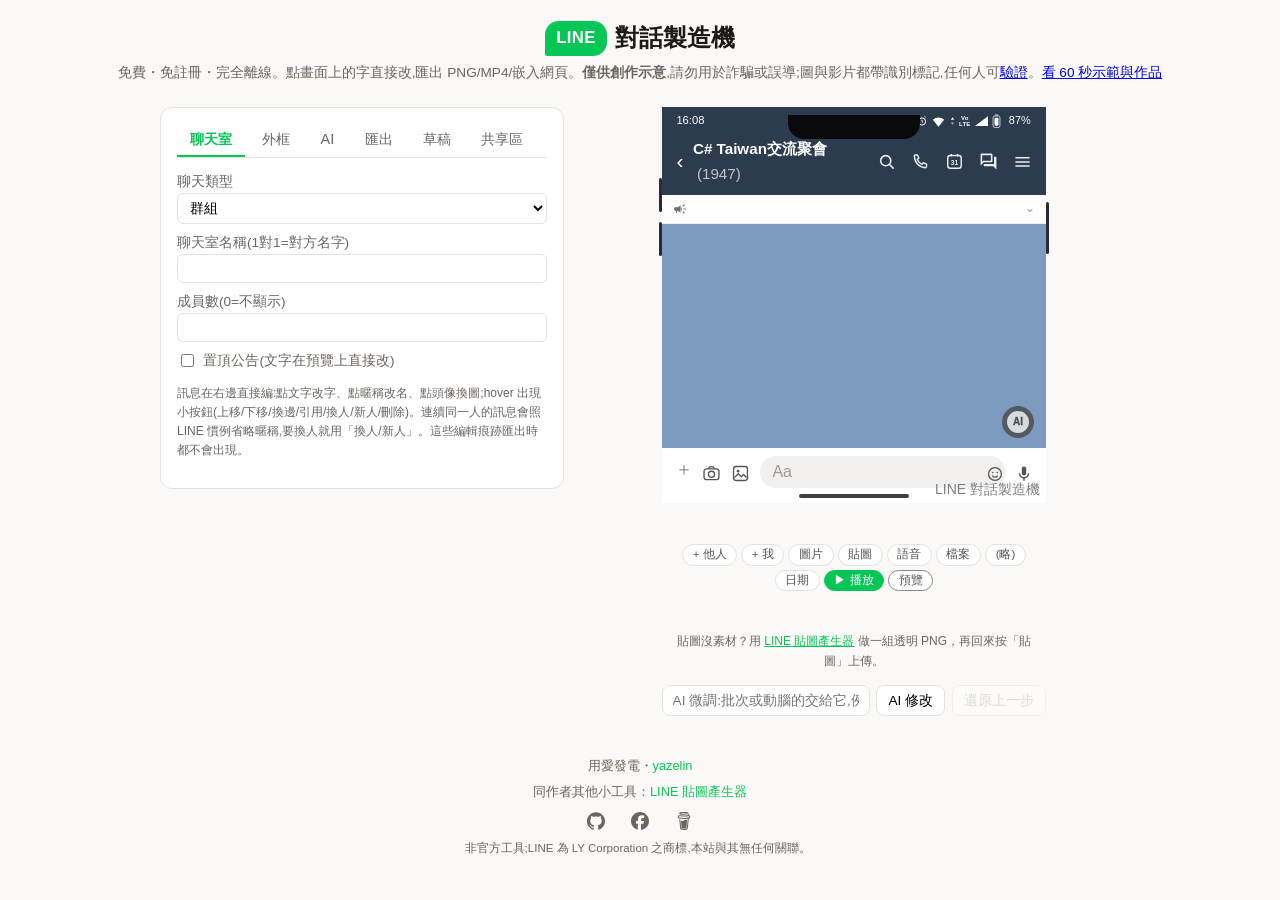
==== index.html @ 3ab1ad97 "fix(ai): 長劇本做不完的三個根因一起處理 (#75) 症狀:反覆按「劇本強化」後劇本膨脹到上百則,「開始製作」跑到一半停住, 使用者只看到半成品,不知道為什麼。而且重按「開始製作」不會續寫,會" ====
<!doctype html>
<html lang="zh-Hant-TW">
<head>
<meta charset="utf-8">
<meta name="viewport" content="width=device-width, initial-scale=1">
<title>LINE 對話製造機 — 免費線上做 LINE 風格對話截圖與動畫(梗圖/產品展示/教學示意)</title>
<meta name="description" content="免費、免註冊、完全離線的 LINE 風格對話產生器:所見即所得編輯、AI 編劇與補圖,一鍵匯出 PNG、MP4 動畫與可嵌入網頁的互動元件。適合創意梗圖、產品對話展示、教學示意;匯出附浮水印與識別標記,可公開驗證。">
<meta property="og:title" content="LINE 對話製造機">
<meta property="og:description" content="免費、免註冊、完全離線。做 LINE 風格對話截圖與動畫:創意梗圖、產品展示、教學示意。匯出附浮水印與可查驗的識別標記,僅供創作示意。">
<meta property="og:type" content="website">
<meta property="og:url" content="https://yazelin.github.io/line-chat-maker/">
<meta property="og:image" content="https://yazelin.github.io/line-chat-maker/og.png">
<meta property="og:image:width" content="1200">
<meta property="og:image:height" content="630">
<meta property="og:site_name" content="LINE 對話製造機">
<meta name="twitter:card" content="summary_large_image">
<meta name="twitter:image" content="https://yazelin.github.io/line-chat-maker/og.png">
<link rel="canonical" href="https://yazelin.github.io/line-chat-maker/">
<script type="application/ld+json">{"@context":"https://schema.org","@type":"WebApplication","name":"LINE 對話製造機","url":"https://yazelin.github.io/line-chat-maker/","applicationCategory":"DesignApplication","operatingSystem":"Web","offers":{"@type":"Offer","price":"0","priceCurrency":"TWD"},"description":"免費、免註冊、完全離線的 LINE 風格對話產生器,匯出 PNG、MP4 與可嵌入 HTML;適合創意梗圖、產品展示、教學示意。匯出附識別標記可驗證,僅供創作示意。","author":{"@type":"Person","name":"林亞澤 (Yaze Lin)","url":"https://yazelin.github.io/"},"inLanguage":"zh-Hant-TW"}</script>
<link rel="manifest" href="manifest.webmanifest">
<link rel="icon" href="icons/icon-192.png">
<meta name="theme-color" content="#06c755">
<link rel="stylesheet" href="style.css">
</head>
<body>
<header class="topbar">
  <div class="ai-quota" id="ai-quota" hidden>今日 AI 剩 — / —</div>
  <h1><span class="bubble-badge">LINE</span>對話製造機</h1>
  <p class="tag">免費・免註冊・完全離線。點畫面上的字直接改,匯出 PNG/MP4/嵌入網頁。<strong>僅供創作示意</strong>,請勿用於詐騙或誤導;圖與影片都帶識別標記,任何人可<a href="verify.html">驗證</a>。<a href="demo.html">看 60 秒示範與作品</a></p>
</header>

<main class="layout">
  <aside class="panel">
    <nav class="tabs">
      <button class="tab active" data-pane="chatset">聊天室</button>
      <button class="tab" data-pane="frameset">外框</button>
      <button class="tab" data-pane="ai">AI</button>
      <button class="tab" data-pane="exportset">匯出</button>
      <button class="tab" data-pane="drafts">草稿</button>
      <button class="tab" data-pane="wall">共享區</button>
    </nav>

    <section class="pane active" id="pane-chatset">
    <label>聊天類型 <select id="set-mode"><option value="group">群組</option><option value="dm">1對1</option></select></label>
    <label>聊天室名稱(1對1=對方名字) <input id="set-title" type="text"></label>
    <label>成員數(0=不顯示) <input id="set-members" type="number" min="0"></label>
    <label class="row"><input id="set-announce" type="checkbox"> 置頂公告(文字在預覽上直接改)</label>
    <p class="hint">訊息在右邊直接編:點文字改字、點暱稱改名、點頭像換圖;hover 出現小按鈕(上移/下移/換邊/引用/換人/新人/刪除)。連續同一人的訊息會照 LINE 慣例省略暱稱,要換人就用「換人/新人」。這些編輯痕跡匯出時都不會出現。</p>
    </section>

    <section class="pane" id="pane-frameset">
    <label>風格 <select id="set-skin"></select></label>
    <label>俏皮度 <input id="set-playful" type="range" min="0" max="1" step="0.05" value="0.5"></label>
    <span id="real-only" hidden>
    <label>背景色 <input id="set-bg" type="color"></label>
    <label>背景圖 <span class="addbar"><button id="set-bgimg" type="button">選圖</button><button id="clear-bgimg" type="button">清除</button></span></label>
    <label>系統顏色(狀態列+表頭) <span class="addbar"><input id="set-syscolor" type="color"><button id="syscolor-reset" type="button">重置預設</button></span></label>
    <label>佈景 <select id="set-theme"><option value="light">亮色</option><option value="dark">深色(LINE 深色模式)</option></select></label>
    </span>
    <label class="row"><input id="set-aifab" type="checkbox"> LINE AI 懸浮鈕</label>
    <label>外框程度 <select id="set-frame-level"><option value="phone">包含手機</option><option value="screen">螢幕擷圖</option><option value="chat">僅對話</option></select></label>
    <div id="grp-hw">
    <h2>手機硬體</h2>
    <label>鏡頭型式 <select id="set-notch"><option value="island">動態島</option><option value="notch">瀏海</option><option value="punch">挖孔</option><option value="skinhole">造型挖孔</option><option value="none">滿版</option></select></label>
    <label>螢幕圓角 <input id="set-radius" type="range" min="0" max="48" step="2"> <span id="radius-val"></span>px</label>
    <label class="row"><input id="set-buttons" type="checkbox"> 側邊按鈕(音量/電源)</label>
    <label class="row"><input id="set-homebar" type="checkbox"> 底部手勢條(home bar)</label>
    </div>
    <div id="grp-sb">
    <h2>狀態列</h2>
    <label>時間 <input id="set-clock" type="text" placeholder="16:08"></label>
    <label class="row"><input id="set-sb-all" type="checkbox"> 系統圖示(一鍵全開/全關)</label>
    <label class="row"><input id="set-sb-alarm" type="checkbox"> 鬧鐘</label>
    <label class="row"><input id="set-wifi" type="checkbox"> WiFi 圖示</label>
    <label class="row"><input id="set-sb-arrows" type="checkbox"> 數據上下箭頭</label>
    <label class="row"><input id="set-sb-volte" type="checkbox"> VoLTE</label>
    <label class="row"><input id="set-sb-signal" type="checkbox"> 訊號圖示</label>
    <label>訊號格數 <input id="set-signal" type="range" min="0" max="4" step="1"> <span id="signal-val"></span></label>
    <label class="row"><input id="set-sb-batt" type="checkbox"> 電池圖示</label>
    <label>電量 <input id="set-battery" type="range" min="1" max="100" step="1"> <span id="battery-val"></span>%</label>
    <label class="row"><input id="set-batttext" type="checkbox"> 顯示電量數字</label>
    </div>
    <h2>畫面</h2>
    <label>畫面高度 <select id="set-height"><option value="auto">依訊息內容</option><option value="fixed">固定高度</option></select></label>
    <label id="lbl-heightpx">固定高度(px) <input id="set-heightpx" type="number" min="300" step="10"></label>
    <label>字體(整支手機同步,像 Android 換系統字體) <select id="set-font">
      <option value="">系統預設(黑體)</option>
      <option value="'Yuanti TC','幼圓','YouYuan','jf open 粉圓','Huninn',sans-serif">圓體(裝置有才生效)</option>
      <option value="'Kaiti TC','BiauKai','DFKai-SB','KaiTi','TW-Kai',serif">楷書</option>
      <option value="'Songti TC','PMingLiU','MingLiU','Noto Serif TC',serif">明體</option>
      <option value="'Sarasa Mono TC','Noto Sans Mono CJK TC','Courier New',monospace">等寬</option>
      <option value="__local">選本機字體…(Chrome/Edge)</option>
    </select></label>
    <label>螢幕光暈 <input id="set-glow" type="range" min="0" max="100" step="5"> <span id="glow-val"></span></label>
    <label>光暈顏色 <input id="set-glowcolor" type="color"></label>
    <label class="row"><input id="set-darkui" type="checkbox"> 暗色工作區(光暈更明顯)</label>
    <label>背光強度 <input id="set-backlight" type="range" min="0" max="100" step="5"> <span id="backlight-val"></span></label>
    <label>背光顏色 <input id="set-backcolor" type="color"></label>
    </section>

    <section class="pane" id="pane-ai">
    <details id="ai-settings">
      <summary id="ai-settings-summary">連線設定</summary>
      <label>Provider <select id="ai-provider"></select></label>
      <label>API Base <input id="ai-base" type="text" spellcheck="false"></label>
      <label>Model <input id="ai-model" type="text" spellcheck="false"></label>
      <label>API Key <input id="ai-key" type="password" autocomplete="off"></label>
      <label>迴圈上限(單次「開始製作」的輪數天花板,每按一次重新起算;約 3 輪填 8 則,預設 30 夠做 80 則。愈高愈能自行推進,也愈耗額度) <input id="ai-loops" type="number" min="3" max="60"></label>
      <h2>編劇/評審模型(選填)</h2>
      <label>Provider <select id="ai-w-provider"></select></label>
      <div id="ai-w-fields" hidden>
        <label>API Base <input id="ai-w-base" type="text" spellcheck="false"></label>
        <label>Model <input id="ai-w-model" type="text" spellcheck="false"></label>
        <label>API Key <input id="ai-w-key" type="password" autocomplete="off"></label>
      </div>
      <p class="hint">寫劇本重創意、執行重穩定,可用不同模型:例如編劇用 Gemini,執行留 Groq gpt-oss-120b。留「同執行設定」=不分。</p>
      <h2>圖像生成(AI 補圖/重生用)</h2>
      <label>來源 <select id="ai-img-provider">
        <option value="free">站長贊助(每日限量)</option>
        <option value="gemini">Gemini(自帶 key,不限量)</option>
        <option value="codex">自架 codex-image-service</option>
        <option value="openai">OpenAI 繪圖 API(自帶 key)</option>
      </select></label>
      <div id="ai-img-fields" hidden>
        <label id="ai-img-base-row" hidden>服務 Base URL(例 http://localhost:8000 或 https://你的網域/codex-image) <input id="ai-img-base" type="text" spellcheck="false"></label>
        <label id="ai-img-model-row" hidden>Model <input id="ai-img-model" type="text" spellcheck="false"></label>
        <label><span id="ai-img-key-label">API Key</span> <input id="ai-img-key" type="password" autocomplete="off"></label>
        <p class="hint" id="ai-img-hint"></p>
      </div>
      <p class="hint">AI 直接改目前草稿,改完可一鍵還原。設定與 Key 只存這台裝置(localStorage),不會進草稿、分享連結或任何伺服器;對話腳本會傳給你選的 AI 服務。Ollama 需啟動時設 OLLAMA_ORIGINS 允許本站。僅供創作示意,請勿用於詐騙或誤導。</p>
    </details>
    <div class="addbar">
      <button id="ai-new-draft" title="開一份空白草稿再讓 AI 發揮,不動目前創作">新草稿</button>
    </div>
    <h2>第 1 段:發想劇本</h2>
    <label>劇情主題(想做一段什麼樣的對話?Ctrl+Enter 直接強化)
      <textarea id="ai-prompt" rows="3" placeholder="例:媽媽提醒兒子帶傘、兒子已讀不回,傍晚淋雨才示弱"></textarea>
    </label>
    <p class="hint">沒想法?點一顆主題當起點,再改成你的:</p>
    <div class="addbar" id="ai-ideas"></div>
    <div class="addbar">
      <button id="ai-enhance" class="primary">劇本強化</button>
      <button id="ai-copy-prompt" title="不吃每日額度:複製這份劇本 prompt,自己貼到 ChatGPT／Gemini／Claude 產生,再把結果貼回下方劇本欄">複製 prompt(免費)</button>
    </div>
    <label>劇本(按「劇本強化」讓 AI 寫或改;你也可以直接編輯、反覆強化,和 AI 一起把劇本寫好)
      <textarea id="ai-screenplay-text" rows="8" placeholder="按「劇本強化」由 AI 起稿,或自己先寫幾行…"></textarea>
      <p class="hint" id="ai-screenplay-count"></p>
    </label>
    <h2>第 2 段:實作</h2>
    <div class="addbar">
      <button id="ai-run" class="primary">開始製作 LINE 對話</button>
      <button id="ai-images" title="把腳本裡還沒有圖的貼圖/照片/頭像,一次生成回填(每日限量)">AI 補圖</button>
      <button id="ai-recover" hidden title="上次補圖逾時、但後端可能已生成好;按這裡把結果切回並回填">取回上次補圖</button>
      <button id="ai-stop" hidden>停止</button>
    </div>
    <p class="hint">依上面的劇本製作;劇本欄留空則直接照主題發揮。做完按「AI 補圖」一次生成所有貼圖/照片/頭像(可還原、單張可重生);想小改用預覽下方的「AI 微調」列。</p>
    <p class="hint" id="ai-status"></p>
    <div id="ai-log" class="ai-log"></div>
    </section>

    <section class="pane" id="pane-exportset">
    <label class="row"><input id="set-watermark" type="checkbox"> 匯出加浮水印</label>
    <label>浮水印文字 <input id="set-wmtext" type="text" placeholder="LINE 對話製造機"></label>
    <label class="row"><input id="set-embplay" type="checkbox"> 嵌入時自動播放(捲到看見就播,捲回來會重播)</label>
    <div class="addbar">
      <button id="export-png" class="primary">匯出 PNG</button>
      <button id="export-mp4" title="把播放動畫(含結尾草稿打字)離線編碼成 MP4 影片;需 Chrome/Edge">匯出 MP4</button>
      <button id="export-html">嵌入HTML</button>
      <button id="share-link">複製分享連結</button>
      <button id="export-json">匯出腳本 JSON</button>
      <button id="import-json">匯入腳本 JSON</button>
      <button id="reset">清空重來</button>
    </div>
    <p class="hint">做好了想分享?把匯出的 MP4 或 PNG 拖進<a href="https://github.com/yazelin/line-chat-maker/discussions/categories/show-and-tell" target="_blank" rel="noopener">作品分享討論區</a>,再貼上「複製分享連結」的網址,大家就看得到你的作品、點連結還能接著改。</p>
    <p class="hint">PNG=圖片;「嵌入」複製一段 HTML 貼進任何網頁;「分享連結」複製一個網址,對方打開就看到這段對話(可貼 FB/LINE)。腳本 JSON 讓你存檔、分享,也讓 AI 直接生成整段對話(見 repo 的 skills/)。僅供創作示意,請勿用於詐騙或誤導;匯出的圖一律嵌入隱形識別標記,任何人可到<a href="verify.html" target="_blank">驗證頁</a>確認一張圖是否由本工具產生。</p>
    </section>

    <section class="pane" id="pane-drafts">
    <p class="hint">每份創作都自動即時保存在這台裝置;開別人的分享連結或匯入 JSON 會開成新草稿,不會覆蓋。跨裝置或長期備份請用「匯出腳本 JSON」。</p>
    <div class="addbar"><button id="draft-new" type="button">新增空白草稿</button><button id="load-presets" type="button" title="把內建的示範草稿補進來(已有的略過,不動你現有草稿)">載入內建範例</button></div>
    <div id="draft-list"></div>
    </section>

    <section class="pane" id="pane-wall">
    <p class="hint">大家的作品都在這裡。點「預覽」看，點「打開來用」會複製成你的新草稿，不會蓋掉你手上的東西。</p>
    <div class="addbar"><button id="wall-refresh" type="button">重新整理</button></div>
    <div id="wall-list"></div>
    <details id="wall-post">
      <summary>把我的作品放上去</summary>
      <label>顯示名稱 <input id="wall-name" type="text" maxlength="20" placeholder="牆上要顯示的名字"></label>
      <label>標題(留空就用聊天室名稱) <input id="wall-title" type="text" maxlength="40" placeholder="例:冷凍庫裡的鞋"></label>
      <label>活動碼 <input id="wall-code" type="password" autocomplete="off" placeholder="現場公布的活動碼"></label>
      <label class="chk"><input id="wall-consent" type="checkbox"> 我同意這份作品顯示在共享區並在現場投影。本場全程錄影，投影出來的畫面會出現在錄影與課程回放裡。作品不會被單獨拿去做其他宣傳用途。</label>
      <div class="addbar"><button id="wall-submit" type="button">投稿</button></div>
    </details>
    </section>
  </aside>

  <section class="stage">
    <div class="phone-wrap" id="phone-wrap">
    <div class="phone-backlight" id="backlight"></div>
    <div class="wm-preview" id="wm-preview">LINE 對話製造機</div>
    <div id="phone" class="phone">
      <div class="sbtn vol1" data-hw></div><div class="sbtn vol2" data-hw></div><div class="sbtn pwr" data-hw></div>
      <div class="notch" id="notch" data-hw></div>
      <div class="screen">
        <div class="statusbar" data-ui>
          <span id="clock">16:08</span>
          <span class="sicons sicons-android">
            <svg id="alarm-a" viewBox="0 0 24 24" width="12" height="12" fill="none" stroke="currentColor" stroke-width="2" aria-hidden="true"><circle cx="12" cy="13" r="7.2"/><path d="M12 9.6v3.6l2.3 2"/><path d="M4.5 4.5 7 2.6M19.5 4.5 17 2.6"/></svg>
            <svg id="wifi-a" viewBox="0 0 24 20" width="13" height="11" fill="currentColor" aria-hidden="true"><path d="M12 19.5 22.6 6.8A17.6 17.6 0 0 0 1.4 6.8z"/></svg>
            <svg id="arrows-a" viewBox="0 0 8 12" width="5" height="8" fill="currentColor" aria-hidden="true"><path d="M4 0 6.8 3.8H1.2z"/><path d="M4 12 1.2 8.2h5.6z" opacity="0.55"/></svg>
            <span id="volte-a" class="volte">Vo<br>LTE</span>
            <svg id="sig-a" class="sig-a" viewBox="0 0 16 12" width="13" height="10" aria-hidden="true"><path d="M16 0v12H0z" fill="currentColor" opacity="0.3"/><path id="sig-a-fill" d="M16 0v12H0z" fill="currentColor"/></svg>
            <svg id="batt-a" viewBox="0 0 10 17" width="9" height="14" aria-hidden="true"><rect x="3" y="0.4" width="4" height="1.6" rx="0.6" fill="currentColor" opacity="0.6"/><rect x="0.8" y="2.4" width="8.4" height="14" rx="2.2" fill="none" stroke="currentColor" stroke-width="1.2" opacity="0.7"/><rect id="batt-fill-a" x="2.6" y="4.6" width="4.8" height="9.6" rx="1" fill="currentColor"/></svg>
            <span id="batt-text-a" class="batt-text">87%</span>
          </span>
        </div>
        <div class="linehead" data-ui>
          <span class="back">‹</span>
          <span class="htitle"><span id="chat-title">C# Taiwan交流聚會</span><span id="chat-members" class="hmembers">(1947)</span></span>
          <span class="hicons hicons-android">
            <svg viewBox="0 0 24 24" width="19" height="19" fill="none" stroke="currentColor" stroke-width="2" aria-hidden="true"><circle cx="11" cy="11" r="6.4"/><path d="M15.8 15.8 21 21"/></svg>
            <svg class="h-call" viewBox="0 0 24 24" width="19" height="19" fill="none" stroke="currentColor" stroke-width="1.8" stroke-linejoin="round" aria-hidden="true"><path d="M5.2 3.8h3l1.7 4-2.1 1.7a13.4 13.4 0 0 0 6.1 6.1l1.7-2.1 4 1.7v3a1.6 1.6 0 0 1-1.7 1.6C10.3 19.3 4.7 13.7 4.2 5.4a1.6 1.6 0 0 1 1-1.6z"/></svg>
            <svg class="h-cal" viewBox="0 0 24 24" width="19" height="19" fill="none" stroke="currentColor" stroke-width="1.8" aria-hidden="true"><rect x="3.5" y="4.5" width="17" height="16" rx="3.2"/><path d="M8 2.6v3.2M16 2.6v3.2"/><text x="12" y="17" text-anchor="middle" font-size="8.4" font-weight="700" fill="currentColor" stroke="none">31</text></svg>
            <svg class="h-bub" viewBox="0 0 24 24" width="19" height="19" fill="currentColor" aria-hidden="true"><path d="M15 4v7H5.17L4 12.17V4h11m1-2H3c-.55 0-1 .45-1 1v14l4-4h10c.55 0 1-.45 1-1V3c0-.55-.45-1-1-1zm5 4h-2v9H6v2c0 .55.45 1 1 1h11l4 4V7c0-.55-.45-1-1-1z"/></svg>
            <svg viewBox="0 0 24 24" width="19" height="19" fill="currentColor" aria-hidden="true"><path d="M3 6.4h18v1.9H3zm0 5.2h18v1.9H3zm0 5.2h18v1.9H3z"/></svg>
          </span>
        </div>
        <div class="announce" id="announce" data-ui>
          <svg viewBox="0 0 24 24" width="14" height="14" fill="currentColor" opacity="0.85" aria-hidden="true"><path d="M18 11v2h4v-2h-4zm-2 6.61c.96.71 2.21 1.65 3.2 2.39.4-.53.8-1.07 1.2-1.6-.99-.74-2.24-1.68-3.2-2.4-.4.54-.8 1.08-1.2 1.61zM20.4 5.6c-.4-.53-.8-1.07-1.2-1.6-.99.74-2.24 1.68-3.2 2.4.4.53.8 1.07 1.2 1.6.96-.72 2.21-1.65 3.2-2.4zM4 9c-1.1 0-2 .9-2 2v2c0 1.1.9 2 2 2h1v4h2v-4h1l5 3V6L8 9H4zm11.5 3c0-1.33-.58-2.53-1.5-3.35v6.69c.92-.81 1.5-2.02 1.5-3.34z"/></svg>
          <span id="announce-text" contenteditable></span>
          <span class="achev">⌄</span>
        </div>
        <div id="chat" class="line-chat"></div>
        <div class="inputbar" data-ui><div class="ai-fab" id="ai-fab">AI</div><span class="plus">＋</span><svg class="in-a in-cam" viewBox="0 0 24 24" width="19" height="19" fill="none" stroke="currentColor" stroke-width="1.7" aria-hidden="true"><rect x="2.6" y="6.2" width="18.8" height="13.6" rx="3"/><circle cx="12" cy="13" r="3.9"/><path d="M8.2 6.2 9.7 3.6h4.6l1.5 2.6"/></svg><svg class="in-a in-gal" viewBox="0 0 24 24" width="19" height="19" fill="none" stroke="currentColor" stroke-width="1.7" aria-hidden="true"><rect x="3.2" y="3.2" width="17.6" height="17.6" rx="3"/><circle cx="9" cy="9" r="1.7" fill="currentColor" stroke="none"/><path d="M4.4 17.2l4.8-4.8 3.8 3.8 2.9-2.9 3.7 3.7"/></svg><span class="fakein" id="draft" contenteditable data-ph="Aa"></span><svg class="in-a in-smile" viewBox="0 0 24 24" width="18" height="18" fill="none" stroke="currentColor" stroke-width="1.7" aria-hidden="true"><circle cx="12" cy="12" r="8.6"/><circle cx="9" cy="10" r="1.1" fill="currentColor" stroke="none"/><circle cx="15" cy="10" r="1.1" fill="currentColor" stroke="none"/><path d="M8.4 14.2c.9 1.4 2.1 2.1 3.6 2.1s2.7-.7 3.6-2.1"/></svg><svg viewBox="0 0 24 24" width="18" height="18" fill="currentColor" aria-hidden="true"><path d="M12 14a3 3 0 0 0 3-3V5a3 3 0 0 0-6 0v6a3 3 0 0 0 3 3zm5-3a5 5 0 0 1-10 0H5a7 7 0 0 0 6 6.92V21h2v-3.08A7 7 0 0 0 19 11h-2z"/></svg></div>
        <div class="homebar" data-ui><span></span></div>
      </div>
    </div>
    </div>
      <div class="chat-addbar" id="chat-addbar">
        <button data-add="left">+ 他人</button><button data-add="right">+ 我</button><button data-add="image">圖片</button><button data-add="sticker">貼圖</button><button data-add="voice">語音</button><button data-add="file">檔案</button><button data-add="skip">(略)</button><button data-add="date">日期</button><button data-add="play" class="playbtn">▶ 播放</button><button id="preview-toggle">預覽</button>
      </div>
      <p class="hint addbar-hint">貼圖沒素材？用 <a href="https://yazelin.github.io/line-sticker-studio/" target="_blank" rel="noopener">LINE 貼圖產生器</a> 做一組透明 PNG，再回來按「貼圖」上傳。</p>
      <div class="ai-quickbar" id="ai-quickbar">
        <input id="ai-quick" type="text" placeholder="AI 微調:批次或動腦的交給它,例 時間全部往後移半小時">
        <button id="ai-quick-run">AI 修改</button>
        <button id="ai-undo" disabled title="AI 修改後才可還原(還原記錄只保留在本頁,重整會清空)">還原上一步</button>
      </div>
  </section>
</main>

<footer class="footer">
  <span>用愛發電・<a href="https://yazelin.github.io/" target="_blank" rel="noopener">yazelin</a></span>
  <span>同作者其他小工具：<a href="https://yazelin.github.io/line-sticker-studio/" target="_blank" rel="noopener">LINE 貼圖產生器</a></span>
  <nav>
    <a class="footer-icon" href="https://github.com/yazelin/line-chat-maker" target="_blank" rel="noopener" aria-label="GitHub 原始碼" title="GitHub 原始碼">
      <svg viewBox="0 0 24 24" width="18" height="18" fill="currentColor" aria-hidden="true"><path d="M12 .297c-6.63 0-12 5.373-12 12 0 5.303 3.438 9.8 8.205 11.385.6.113.82-.258.82-.577 0-.285-.01-1.04-.015-2.04-3.338.724-4.042-1.61-4.042-1.61C4.422 18.07 3.633 17.7 3.633 17.7c-1.087-.744.084-.729.084-.729 1.205.084 1.838 1.236 1.838 1.236 1.07 1.835 2.809 1.305 3.495.998.108-.776.417-1.305.76-1.605-2.665-.3-5.466-1.332-5.466-5.93 0-1.31.465-2.38 1.235-3.22-.135-.303-.54-1.523.105-3.176 0 0 1.005-.322 3.3 1.23.96-.267 1.98-.399 3-.405 1.02.006 2.04.138 3 .405 2.28-1.552 3.285-1.23 3.285-1.23.645 1.653.24 2.873.12 3.176.765.84 1.23 1.91 1.23 3.22 0 4.61-2.805 5.625-5.475 5.92.42.36.81 1.096.81 2.22 0 1.606-.015 2.896-.015 3.286 0 .315.21.69.825.57C20.565 22.092 24 17.592 24 12.297c0-6.627-5.373-12-12-12"/></svg>
    </a>
    <a class="footer-icon" href="https://www.facebook.com/yaze.lin.gm" target="_blank" rel="noopener" aria-label="Facebook" title="Facebook">
      <svg viewBox="0 0 24 24" width="18" height="18" fill="currentColor" aria-hidden="true"><path d="M9.101 23.691v-7.98H6.627v-3.667h2.474v-1.58c0-4.085 1.848-5.978 5.858-5.978.401 0 .955.042 1.468.103a8.68 8.68 0 0 1 1.141.195v3.325a8.623 8.623 0 0 0-.653-.036 26.805 26.805 0 0 0-.733-.009c-.707 0-1.259.096-1.675.309a1.686 1.686 0 0 0-.679.622c-.258.42-.374.995-.374 1.752v1.297h3.919l-.386 2.103-.287 1.564h-3.246v8.245C19.396 23.238 24 18.179 24 12.044c0-6.627-5.373-12-12-12s-12 5.373-12 12c0 5.628 3.874 10.35 9.101 11.647Z"/></svg>
    </a>
    <a class="footer-icon" href="https://buymeacoffee.com/yazelin" target="_blank" rel="noopener" aria-label="請作者喝杯咖啡 Buy me a coffee" title="請作者喝杯咖啡 Buy me a coffee">
      <svg viewBox="0 0 24 24" width="18" height="18" fill="currentColor" aria-hidden="true"><path d="M20.216 6.415l-.132-.666c-.119-.598-.388-1.163-1.001-1.379-.197-.069-.42-.098-.57-.241-.152-.143-.196-.366-.231-.572-.065-.378-.125-.756-.192-1.133-.057-.325-.102-.69-.25-.987-.195-.4-.597-.634-.996-.788a5.723 5.723 0 00-.626-.194c-1-.263-2.05-.36-3.077-.416a25.834 25.834 0 00-3.7.062c-.915.083-1.88.184-2.75.5-.318.116-.646.256-.888.501-.297.302-.393.77-.177 1.146.154.267.415.456.692.58.36.162.737.284 1.123.366 1.075.238 2.189.331 3.287.37 1.218.05 2.437.01 3.65-.118.299-.033.598-.073.896-.119.352-.054.578-.513.474-.834-.124-.383-.457-.531-.834-.473-.466.074-.96.108-1.382.146-1.177.08-2.358.082-3.536.006a22.228 22.228 0 01-1.157-.107c-.086-.01-.18-.025-.258-.036-.243-.036-.484-.08-.724-.13-.111-.027-.111-.185 0-.212h.005c.277-.06.557-.108.838-.147h.002c.131-.009.263-.032.394-.048a25.076 25.076 0 013.426-.12c.674.019 1.347.067 2.017.144l.228.031c.267.04.533.088.798.145.392.085.895.113 1.07.542.055.137.08.288.111.431l.319 1.484a.237.237 0 01-.199.284h-.003c-.037.006-.075.01-.112.015a36.704 36.704 0 01-4.743.295 37.059 37.059 0 01-4.699-.304c-.14-.017-.293-.042-.417-.06-.326-.048-.649-.108-.973-.161-.393-.065-.768-.032-1.123.161-.29.16-.527.404-.675.701-.154.316-.199.66-.267 1-.069.34-.176.707-.135 1.056.087.753.613 1.365 1.37 1.502a39.69 39.69 0 0011.343.376.483.483 0 01.535.53l-.071.697-1.018 9.907c-.041.41-.047.832-.125 1.237-.122.637-.553 1.028-1.182 1.171-.577.131-1.165.2-1.756.205-.656.004-1.31-.025-1.966-.022-.699.004-1.556-.06-2.095-.58-.475-.458-.54-1.174-.605-1.793l-.731-7.013-.322-3.094c-.037-.351-.286-.695-.678-.678-.336.015-.718.3-.678.679l.228 2.185.949 9.112c.147 1.344 1.174 2.068 2.446 2.272.742.12 1.503.144 2.257.156.966.016 1.942.053 2.892-.122 1.408-.258 2.465-1.198 2.616-2.657.34-3.332.683-6.663 1.024-9.995l.215-2.087a.484.484 0 01.39-.426c.402-.078.787-.212 1.074-.518.455-.488.546-1.124.385-1.766zm-1.478.772c-.145.137-.363.201-.578.233-2.416.359-4.866.54-7.308.46-1.748-.06-3.477-.254-5.207-.498-.17-.024-.353-.055-.47-.18-.22-.236-.111-.71-.054-.995.052-.26.152-.609.463-.646.484-.057 1.046.148 1.526.22.577.088 1.156.159 1.737.212 2.48.226 5.002.19 7.472-.14.45-.06.899-.13 1.345-.21.399-.072.84-.206 1.08.206.166.281.188.657.162.974a.544.544 0 01-.169.364zm-6.159 3.9c-.862.37-1.84.788-3.109.788a5.884 5.884 0 01-1.569-.217l.877 9.004c.065.78.717 1.38 1.5 1.38 0 0 1.243.065 1.658.065.447 0 1.786-.065 1.786-.065.783 0 1.434-.6 1.499-1.38l.94-9.95a3.996 3.996 0 00-1.322-.238c-.826 0-1.491.284-2.26.613z"/></svg>
    </a>
  </nav>
  <span class="legal">非官方工具;LINE 為 LY Corporation 之商標,本站與其無任何關聯。<span id="app-ver" class="ver"></span></span>
</footer>

<input type="file" id="file-avatar" accept="image/*" hidden>
<input type="file" id="file-json" accept="application/json" hidden>
<script src="vendor/html2canvas.min.js"></script>
<script src="vendor/mp4-muxer.min.js"></script>
<script src="skin.js"></script>
<script src="pure.js"></script>
<script src="app.js"></script>
<script src="ai.js"></script>
<!-- yz-promo-footer v9 | 三件套+BMC 注意力效果 | https://github.com/yazelin/promo-footer-skill -->
<script>
(function(){"use strict";
if(window.__yzPromoInit)return;window.__yzPromoInit=1;
try{if(window.matchMedia&&matchMedia("(prefers-reduced-motion: reduce)").matches)return}catch(e){}
var REPO="line-chat-maker",INJECT=false,ADDBLOG=true;
var GH=REPO?"https://github.com/yazelin/"+REPO:"https://github.com/yazelin";
var LINES=["嘿，這裡這裡，我是咖啡按鈕","我是一顆很努力的按鈕，求被點一下","噓，亞澤不知道我在偷偷拉贊助","你看我跳得這麼賣力，不請一杯嗎？","不請也沒關係，你來玩我就很開心","免費給你玩的，想寵亞澤再說","一杯咖啡，是下一個作品的燃料","你的咖啡會變成下一個作品，真的","咖啡因進入亞澤體內，程式碼就會長出來","亞澤說，有人請咖啡他會開心一整天","只是一杯咖啡，但亞澤會記得你","用愛發電中，咖啡因可提升發電效率","覺得好玩嗎？抖內一下下","這個網站沒有廣告，只有我這顆按鈕","免費 AI 是真的在刷亞澤的信用卡，喝杯咖啡幫他回血"];
var ICONS={blog:'<svg viewBox="0 0 24 24" width="18" height="18" fill="currentColor" aria-hidden="true"><path d="M12 2C6.48 2 2 6.48 2 12s4.48 10 10 10 10-4.48 10-10S17.52 2 12 2zm-1 17.93c-3.95-.49-7-3.85-7-7.93 0-.62.08-1.21.21-1.79L9 15v1c0 1.1.9 2 2 2v1.93zm6.9-2.54c-.26-.81-1-1.39-1.9-1.39h-1v-3c0-.55-.45-1-1-1H8v-2h2c.55 0 1-.45 1-1V7h2c1.1 0 2-.9 2-2v-.41c2.93 1.19 5 4.06 5 7.41 0 2.08-.8 3.97-2.1 5.39z"/></svg>',gh:'<svg viewBox="0 0 24 24" width="18" height="18" fill="currentColor" aria-hidden="true"><path d="M12 .297c-6.63 0-12 5.373-12 12 0 5.303 3.438 9.8 8.205 11.385.6.113.82-.258.82-.577 0-.285-.01-1.04-.015-2.04-3.338.724-4.042-1.61-4.042-1.61C4.422 18.07 3.633 17.7 3.633 17.7c-1.087-.744.084-.729.084-.729 1.205.084 1.838 1.236 1.838 1.236 1.07 1.835 2.809 1.305 3.495.998.108-.776.417-1.305.76-1.605-2.665-.3-5.466-1.332-5.466-5.93 0-1.31.465-2.38 1.235-3.22-.135-.303-.54-1.523.105-3.176 0 0 1.005-.322 3.3 1.23.96-.267 1.98-.399 3-.405 1.02.006 2.04.138 3 .405 2.28-1.552 3.285-1.23 3.285-1.23.645 1.653.24 2.873.12 3.176.765.84 1.23 1.91 1.23 3.22 0 4.61-2.805 5.625-5.475 5.92.42.36.81 1.096.81 2.22 0 1.606-.015 2.896-.015 3.286 0 .315.21.69.825.57C20.565 22.092 24 17.592 24 12.297c0-6.627-5.373-12-12-12"/></svg>',fb:'<svg viewBox="0 0 24 24" width="18" height="18" fill="currentColor" aria-hidden="true"><path d="M9.101 23.691v-7.98H6.627v-3.667h2.474v-1.58c0-4.085 1.848-5.978 5.858-5.978.401 0 .955.042 1.468.103a8.68 8.68 0 0 1 1.141.195v3.325a8.623 8.623 0 0 0-.653-.036 26.805 26.805 0 0 0-.733-.009c-.707 0-1.259.096-1.675.309a1.686 1.686 0 0 0-.679.622c-.258.42-.374.995-.374 1.752v1.297h3.919l-.386 2.103-.287 1.564h-3.246v8.245C19.396 23.238 24 18.179 24 12.044c0-6.627-5.373-12-12-12s-12 5.373-12 12c0 5.628 3.874 10.35 9.101 11.647Z"/></svg>',bmc:'<svg viewBox="0 0 24 24" width="18" height="18" fill="currentColor" aria-hidden="true"><path d="M20.216 6.415l-.132-.666c-.119-.598-.388-1.163-1.001-1.379-.197-.069-.42-.098-.57-.241-.152-.143-.196-.366-.231-.572-.065-.378-.125-.756-.192-1.133-.057-.325-.102-.69-.25-.987-.195-.4-.597-.634-.996-.788a5.723 5.723 0 00-.626-.194c-1-.263-2.05-.36-3.077-.416a25.834 25.834 0 00-3.7.062c-.915.083-1.88.184-2.75.5-.318.116-.646.256-.888.501-.297.302-.393.77-.177 1.146.154.267.415.456.692.58.36.162.737.284 1.123.366 1.075.238 2.189.331 3.287.37 1.218.05 2.437.01 3.65-.118.299-.033.598-.073.896-.119.352-.054.578-.513.474-.834-.124-.383-.457-.531-.834-.473-.466.074-.96.108-1.382.146-1.177.08-2.358.082-3.536.006a22.228 22.228 0 01-1.157-.107c-.086-.01-.18-.025-.258-.036-.243-.036-.484-.08-.724-.13-.111-.027-.111-.185 0-.212h.005c.277-.06.557-.108.838-.147h.002c.131-.009.263-.032.394-.048a25.076 25.076 0 013.426-.12c.674.019 1.347.067 2.017.144l.228.031c.267.04.533.088.798.145.392.085.895.113 1.07.542.055.137.08.288.111.431l.319 1.484a.237.237 0 01-.199.284h-.003c-.037.006-.075.01-.112.015a36.704 36.704 0 01-4.743.295 37.059 37.059 0 01-4.699-.304c-.14-.017-.293-.042-.417-.06-.326-.048-.649-.108-.973-.161-.393-.065-.768-.032-1.123.161-.29.16-.527.404-.675.701-.154.316-.199.66-.267 1-.069.34-.176.707-.135 1.056.087.753.613 1.365 1.37 1.502a39.69 39.69 0 0011.343.376.483.483 0 01.535.53l-.071.697-1.018 9.907c-.041.41-.047.832-.125 1.237-.122.637-.553 1.028-1.182 1.171-.577.131-1.165.2-1.756.205-.656.004-1.31-.025-1.966-.022-.699.004-1.556-.06-2.095-.58-.475-.458-.54-1.174-.605-1.793l-.731-7.013-.322-3.094c-.037-.351-.286-.695-.678-.678-.336.015-.718.3-.678.679l.228 2.185.949 9.112c.147 1.344 1.174 2.068 2.446 2.272.742.12 1.503.144 2.257.156.966.016 1.942.053 2.892-.122 1.408-.258 2.465-1.198 2.616-2.657.34-3.332.683-6.663 1.024-9.995l.215-2.087a.484.484 0 01.39-.426c.402-.078.787-.212 1.074-.518.455-.488.546-1.124.385-1.766zm-1.478.772c-.145.137-.363.201-.578.233-2.416.359-4.866.54-7.308.46-1.748-.06-3.477-.254-5.207-.498-.17-.024-.353-.055-.47-.18-.22-.236-.111-.71-.054-.995.052-.26.152-.609.463-.646.484-.057 1.046.148 1.526.22.577.088 1.156.159 1.737.212 2.48.226 5.002.19 7.472-.14.45-.06.899-.13 1.345-.21.399-.072.84-.206 1.08.206.166.281.188.657.162.974a.544.544 0 01-.169.364zm-6.159 3.9c-.862.37-1.84.788-3.109.788a5.884 5.884 0 01-1.569-.217l.877 9.004c.065.78.717 1.38 1.5 1.38 0 0 1.243.065 1.658.065.447 0 1.786-.065 1.786-.065.783 0 1.434-.6 1.499-1.38l.94-9.95a3.996 3.996 0 00-1.322-.238c-.826 0-1.491.284-2.26.613z"/></svg>'};
var CSS="@keyframes yzIdle{0%,55%,100%{transform:translateY(0)}62%{transform:translateY(-4px)}70%{transform:translateY(0)}78%{transform:translateY(-2px)}84%{transform:translateY(0)}}"+
".yz-idle{animation:yzIdle 2.6s ease-in-out infinite}"+
"@keyframes yzHop{0%,100%{transform:translateY(0)}20%{transform:translateY(-6px) scale(1.04)}40%{transform:translateY(0) scale(1)}55%{transform:translateY(-3px)}70%{transform:translateY(0)}}"+
".yz-hop{animation:yzHop .9s cubic-bezier(.36,.07,.19,.97)}"+
".yz-bubble{position:fixed;z-index:2147483000;max-width:200px;padding:6px 11px;border-radius:14px;background:#fffdf7;color:#4a3f35;border:1px solid rgba(0,0,0,.1);box-shadow:0 4px 14px rgba(0,0,0,.18);font:13px/1.5 system-ui,-apple-system,'Noto Sans TC',sans-serif;pointer-events:none;opacity:0;transform:translateY(5px);transition:opacity .25s ease,transform .25s ease}"+
".yz-bubble.yz-on{opacity:1;transform:translateY(0)}"+
".yz-bubble::after{content:'';position:absolute;left:var(--yz-tail,50%);margin-left:-6px;border:6px solid transparent}"+
".yz-bubble.yz-above::after{bottom:-6px;border-bottom:0;border-top:6px solid #fffdf7}"+
".yz-bubble.yz-below::after{top:-6px;border-top:0;border-bottom:6px solid #fffdf7}"+
".yz-cluster{position:fixed;right:12px;bottom:12px;z-index:2147482999;display:flex;gap:10px}"+
".yz-cluster a{display:inline-flex;align-items:center;justify-content:center;width:38px;height:38px;border-radius:50%;background:rgba(22,26,35,.72);color:#fff;border:1px solid rgba(255,255,255,.28);backdrop-filter:blur(4px);transition:transform .15s,background .15s}"+
".yz-cluster a:hover{transform:translateY(-2px);background:rgba(22,26,35,.92)}";
var bubble,anchor;
function addCss(){if(document.getElementById("yz-promo-css"))return;var s=document.createElement("style");s.id="yz-promo-css";s.textContent=CSS;document.head.appendChild(s)}
function inFooter(el){try{return !!(el.closest&&el.closest('footer,nav,[class*="footer"],[id*="footer"]'))}catch(e){return false}}
function findAnchor(){var as=document.querySelectorAll('a[href*="buymeacoffee.com/yazelin"]');if(!as.length)return null;
var vis=[],i,r;for(i=0;i<as.length;i++){r=as[i].getBoundingClientRect();if(r.width||r.height)vis.push(as[i])}
var pool=vis.length?vis:[].slice.call(as);
for(i=0;i<pool.length;i++)if(inFooter(pool[i]))return pool[i];
return pool[pool.length-1]}
function inject(){if(!INJECT||findAnchor()||document.querySelector(".yz-cluster"))return;
var n=document.createElement("nav");n.className="yz-cluster";n.setAttribute("aria-label","作者連結");
n.innerHTML='<a href="'+GH+'" target="_blank" rel="noopener" aria-label="GitHub 原始碼" title="GitHub 原始碼">'+ICONS.gh+'</a>'+
'<a href="https://www.facebook.com/yaze.lin.gm" target="_blank" rel="noopener" aria-label="Facebook" title="Facebook">'+ICONS.fb+'</a>'+
'<a href="https://buymeacoffee.com/yazelin" target="_blank" rel="noopener" aria-label="請亞澤喝杯咖啡 Buy me a coffee" title="請亞澤喝杯咖啡 Buy me a coffee">'+ICONS.bmc+'</a>'+
(ADDBLOG?'<a class="yz-blog" href="https://yazelin.github.io/" target="_blank" rel="noopener" aria-label="亞澤的部落格" title="亞澤的部落格">'+ICONS.blog+'</a>':'');
document.body.appendChild(n)}
function blogLinked(){var as=document.querySelectorAll('a[href^="https://yazelin.github.io"]');for(var i=0;i<as.length;i++){try{if(new URL(as[i].href).pathname==="/")return true}catch(e){}}return false}
function addBlog(){if(!ADDBLOG||document.querySelector(".yz-blog")||blogLinked()||!inFooter(anchor))return;
var c=anchor.cloneNode(true);c.classList.remove("yz-hop","yz-idle");c.classList.add("yz-blog");
c.href="https://yazelin.github.io/";c.setAttribute("aria-label","亞澤的部落格");c.setAttribute("title","亞澤的部落格");
if(c.querySelector("svg")){var hasText=!!c.textContent.trim();c.innerHTML=ICONS.blog+(hasText?"部落格":"")}else{c.textContent="部落格"}
anchor.parentNode.insertBefore(c,anchor.nextSibling)}
function hop(){anchor.classList.remove("yz-hop");void anchor.offsetWidth;anchor.classList.add("yz-hop")}
var shown=0,MAX_SHOWS=3;
function say(){if(document.hidden)return;var r=anchor.getBoundingClientRect();if(!r.width&&!r.height)return;if(r.bottom<0||r.top>innerHeight)return;shown++;
bubble.textContent=LINES[Math.floor(Math.random()*LINES.length)];
bubble.classList.remove("yz-on","yz-above","yz-below");
bubble.style.left="0px";bubble.style.top="0px";
var bw=bubble.offsetWidth,bh=bubble.offsetHeight,cx=r.left+r.width/2;
var left=Math.max(8,Math.min(cx-bw/2,innerWidth-bw-8));
var above=r.top-bh-12>=8;
bubble.style.left=left+"px";
bubble.style.top=(above?r.top-bh-12:r.bottom+12)+"px";
bubble.classList.add(above?"yz-above":"yz-below");
bubble.style.setProperty("--yz-tail",Math.max(12,Math.min(cx-left,bw-12))+"px");
hop();
requestAnimationFrame(function(){bubble.classList.add("yz-on")});
setTimeout(function(){bubble.classList.remove("yz-on")},4200)}
function start(){addCss();inject();anchor=findAnchor();if(!anchor)return false;
try{if(getComputedStyle(anchor).display==="inline")anchor.style.display="inline-block"}catch(e){}
anchor.classList.add("yz-idle");
anchor.addEventListener("animationend",function(e){if(e.animationName==="yzHop")anchor.classList.remove("yz-hop")});
try{addBlog()}catch(e){}
bubble=document.createElement("div");bubble.className="yz-bubble";bubble.setAttribute("aria-hidden","true");document.body.appendChild(bubble);
window.__yzPromo=say;
(function loop(first){if(shown>=MAX_SHOWS)return;setTimeout(function(){say();loop(false)},first?18e3+Math.random()*12e3:9e4+Math.random()*9e4)})(true);
return true}
function boot(){var tries=0;(function t(){if(start())return;if(++tries<20)setTimeout(t,1500)})()}
if(document.readyState==="loading")document.addEventListener("DOMContentLoaded",boot);else boot();
})();
</script>








</body>
</html>
---- style.css ----
:root { --accent: #06c755; --fg: #1c1917; --muted: #6b6560; --border: #e5e2de; }
* { box-sizing: border-box; }
body { margin: 0; font-family: -apple-system, BlinkMacSystemFont, "Segoe UI", "Noto Sans TC", "Microsoft JhengHei", sans-serif; color: var(--fg); background: #faf9f7; line-height: 1.6; }
.topbar { text-align: center; padding: 1.2rem 1rem 0.4rem; }
.topbar h1 { margin: 0; font-size: 1.5rem; display: flex; align-items: center; justify-content: center; gap: 0.5rem; font-weight: 800; }
.bubble-badge { display: inline-block; background: var(--accent); color: #fff; font-weight: 800; font-size: 1.05rem; padding: 0.25rem 0.7rem; border-radius: 14px; border-bottom-left-radius: 2px; letter-spacing: 0.02em; }
.topbar .tag { color: var(--muted); font-size: 0.85rem; margin: 0.3rem 0 0; }

.layout { display: flex; gap: 1.5rem; max-width: 62rem; margin: 0 auto; padding: 1rem; align-items: flex-start; flex-wrap: wrap; }
.panel { flex: 1 1 16rem; min-width: 15rem; background: #fff; border: 1px solid var(--border); border-radius: 12px; padding: 1rem; }
.panel h2 { font-size: 0.95rem; margin: 0.8rem 0 0.5rem; } .panel h2:first-child { margin-top: 0; }
.panel label { display: block; font-size: 0.85rem; margin-bottom: 0.5rem; color: var(--muted); }
.panel label select { width: 100%; padding: 0.35rem 0.5rem; border: 1px solid var(--border); border-radius: 6px; font-size: 0.9rem; background: #fff; }
.panel label input[type=range] { width: 60%; vertical-align: middle; }
.panel label .addbar { display: inline-flex; }
.panel label input[type=text], .panel label input[type=number] { width: 100%; padding: 0.35rem 0.5rem; border: 1px solid var(--border); border-radius: 6px; font-size: 0.9rem; }
.panel label.row { display: flex; align-items: center; gap: 0.4rem; }
.addbar { display: flex; flex-wrap: wrap; gap: 0.4rem; }
.addbar button { border: 1px solid var(--border); background: #fff; border-radius: 8px; padding: 0.35rem 0.7rem; font-size: 0.85rem; cursor: pointer; }
.addbar button:hover { border-color: var(--accent); color: var(--accent); }
.addbar button.primary { background: var(--accent); border-color: var(--accent); color: #fff; }
#ai-images { flex: 1 0 100%; } /* AI 補圖:自成一列、滿寬 */
.hint { font-size: 0.75rem; color: var(--muted); }

.stage { flex: 1 1 24rem; min-width: 0; display: flex; flex-direction: column; align-items: center; gap: 2.2rem; }
.phone-wrap { position: relative; width: 100%; max-width: 24rem; }
.phone-wrap .phone { position: relative; z-index: 1; }
.phone-backlight { position: absolute; inset: -130px; z-index: 0; filter: blur(60px); pointer-events: none; }
.wm-preview { position: absolute; right: 6px; bottom: 2px; z-index: 2; font-size: 14px; color: rgba(0,0,0,0.5); text-shadow: 0 1px 0 rgba(255,255,255,0.6); pointer-events: none; }
.phone { width: 100%; max-width: 24rem; position: relative; }
.phone .screen { overflow: hidden; display: flex; flex-direction: column; }
/* 僅對話/螢幕擷圖:擷圖是方角、無機身 */
.phone.level-chat .screen, .phone.level-screen .screen { border-radius: 0; box-shadow: 0 8px 30px rgba(0,0,0,0.12); }
.phone.level-chat [data-ui], .phone.level-chat [data-hw], .phone.level-screen [data-hw] { display: none; }
/* 包含手機 */
.phone.level-phone { background: #1a1a1e; border-radius: 40px; padding: 8px; box-shadow: 0 24px 60px rgba(0,0,0,0.4), 0 8px 24px rgba(0,0,0,0.3), 0 0 0 1px rgba(255,255,255,0.08) inset; }
.phone .notch { position: absolute; left: 50%; transform: translateX(-50%); background: #0a0a0c; z-index: 3; }
.phone .notch.island { top: 17px; width: 78px; height: 20px; border-radius: 11px; }
.phone .notch.notch { top: 8px; width: 132px; height: 24px; border-radius: 0 0 16px 16px; }
.phone .notch.punch { top: 15px; width: 13px; height: 13px; border-radius: 50%; }
.phone .notch.none { display: none; }
/* 側邊按鈕 */
.phone .sbtn { position: absolute; width: 3px; background: #2a2a30; border-radius: 2px; }
.phone .sbtn.vol1 { left: -3px; top: 18%; height: 34px; }
.phone .sbtn.vol2 { left: -3px; top: calc(18% + 44px); height: 34px; }
.phone .sbtn.pwr { right: -3px; top: 24%; height: 52px; }
.statusbar { display: flex; align-items: center; justify-content: space-between; background: #2d3b4e; color: #fff; font-size: 0.7rem; font-weight: 600; padding: 0.35rem 0.9rem 0.1rem; }
.statusbar .batt-text { font-size: 0.68rem; margin: 0 1px 0 3px; }
.statusbar .sicons { display: flex; align-items: center; gap: 5px; }
.homebar { background: #fff; padding: 0 0 0.3rem; text-align: center; line-height: 0; }
.homebar span { display: inline-block; width: 110px; height: 4px; border-radius: 999px; background: rgba(0,0,0,0.75); }
.linehead { display: flex; align-items: center; gap: 0.6rem; background: #2d3b4e; color: #fff; padding: 0.35rem 0.9rem 0.55rem; font-size: 0.95rem; }
.linehead .hicons { display: flex; align-items: center; opacity: 0.9; }
.linehead .back { font-size: 1.3rem; line-height: 1; }
.linehead .htitle { flex: 1; font-weight: 600; }
.linehead .hmembers { font-weight: 400; opacity: 0.7; margin-left: 0.25rem; }
.inputbar { position: relative; display: flex; align-items: flex-end; gap: 0.6rem; background: #fff; padding: 0.4rem 0.8rem 0.3rem; color: #555; }
.inputbar > .plus, .inputbar > svg { margin-bottom: 5px; } /* 多行時 icon 貼底(LINE 行為),補一點視覺置中 */
.inputbar .plus { font-size: 1.1rem; color: #8a8a8a; }
.inputbar .fakein { flex: 1; min-width: 0; background: #f1f0ee; border-radius: 18px; padding: 0.2rem 0.8rem; color: #999; white-space: pre-wrap; word-break: break-word; overflow-wrap: anywhere; }

/* LINE 對話區(與 yazelin.github.io About 同款,加編輯態) */
.line-chat { background: #7d9bc1; padding: 1rem 1rem 0.5rem; min-height: 14rem; }
.line-chat .who { display: block; font-size: 0.75rem; color: #eef3f9; margin: 0 0 0.15rem 0.3rem; }
.line-chat .msg { position: relative; display: flex; align-items: flex-start; gap: 0.5rem; margin-bottom: 0.6rem; }
.line-chat .av { width: 36px; height: 36px; border-radius: 50%; flex: none; margin-top: 2px; cursor: pointer; background: #cfd8e3; object-fit: cover; }
.line-chat .mbody { max-width: 85%; }
.line-chat .msg .bubble { display: inline-block; background: #fff; border-radius: 14px; padding: 0.4rem 0.8rem; margin: 0; font-size: 0.9rem; line-height: 1.5; color: #1c1917; text-align: left; white-space: pre-wrap; word-break: break-word; }
.line-chat .q { display: block; font-size: 0.78rem; color: #57534e; border-bottom: 1px solid rgba(0,0,0,0.14); padding-bottom: 0.3rem; margin-bottom: 0.3rem; }
.line-chat .q strong { display: block; font-size: 0.72rem; font-weight: 700; }
.line-chat .time { font-size: 0.7rem; color: #dde7f2; margin-left: 0.35rem; white-space: nowrap; }
.line-chat .read { font-size: 0.7rem; color: #dde7f2; margin-right: 0.35rem; white-space: nowrap; }
.line-chat .msg.cont { margin-top: -0.25rem; padding-left: calc(36px + 0.5rem); }
.line-chat .msg.me { display: block; text-align: right; }
.line-chat .msg.me .bubble { background: #8de055; max-width: 85%; }
.line-chat .skip, .line-chat .date { position: relative; text-align: center; margin: 0.7rem 0; }
.line-chat .skip span, .line-chat .date span { display: inline-block; font-size: 0.72rem; color: #f0f4f9; background: rgba(0,0,0,0.18); border-radius: 999px; padding: 0.12rem 0.8rem; }
[contenteditable]:hover { outline: 1px dashed rgba(255,255,255,0.6); }
[contenteditable]:focus { outline: 2px solid var(--accent); }
.line-chat .btxt:hover { outline: 1px dashed rgba(0,0,0,0.3); }

/* 懸浮控制鈕(匯出時移除) */
.ctl { position: absolute; top: -0.9rem; right: 0; display: none; gap: 2px; z-index: 5; }
.msg:hover > .ctl, .skip:hover > .ctl, .date:hover > .ctl { display: flex; }
.ctl button { border: 0; background: rgba(0,0,0,0.55); color: #fff; border-radius: 6px; font-size: 0.68rem; padding: 0.1rem 0.4rem; cursor: pointer; }
.ctl button:hover { background: var(--accent); }

.footer { text-align: center; padding: 1.5rem 1rem 2rem; color: var(--muted); font-size: 0.8rem; display: flex; flex-direction: column; gap: 0.3rem; }
.footer nav { display: flex; gap: 1rem; justify-content: center; }
.footer a { color: var(--accent); text-decoration: none; }
.footer .footer-icon { display: inline-flex; padding: 0.3rem; border-radius: 50%; color: var(--muted); }
.footer .footer-icon:hover { color: var(--accent); }
body.dark .footer .footer-icon { color: #8a8f98; }
body.dark .footer .footer-icon:hover { color: var(--accent); }
.footer a:hover { text-decoration: underline; }
.footer .legal { font-size: 0.72rem; }

/* 手機固定高模式:內容貼底,超出的往上裁(像真的聊天室) */
.phone.fixedh .line-chat { flex: 1; min-height: 0; overflow-y: auto; scrollbar-width: none; -ms-overflow-style: none; }
.phone.fixedh .line-chat::-webkit-scrollbar { display: none; }

/* 圖片/貼圖/語音/檔案訊息 */
.line-chat .imgmsg { display: inline-block; border-radius: 14px; overflow: hidden; max-width: 70%; cursor: pointer; }
.line-chat .imgmsg img { display: block; width: 100%; }
.line-chat .sticker { display: inline-block; width: 120px; cursor: pointer; }
.line-chat .sticker img { display: block; width: 100%; }
.line-chat .voice { display: inline-flex; align-items: center; gap: 8px; }
.line-chat .voice .vbars { display: inline-flex; align-items: center; gap: 2px; }
.line-chat .voice .vbars i { display: inline-block; width: 3px; border-radius: 2px; background: #7a7f87; }
.line-chat .msg.me .voice .vbars i { background: #3f7a2c; }
.line-chat .file { display: inline-flex; align-items: center; gap: 8px; }
.line-chat .file .fmeta { display: flex; flex-direction: column; }
.line-chat .file .fname { font-size: 0.88rem; }
.line-chat .file .fsize { font-size: 0.7rem; color: #8a8a8a; }

/* 左側分頁 */
/* 六個分頁在窄視窗會擠成兩行,改成可橫向捲;-webkit-overflow-scrolling 讓觸控裝置順一點 */
.tabs { display: flex; gap: 0.3rem; margin-bottom: 0.8rem; border-bottom: 1px solid var(--border); overflow-x: auto; scrollbar-width: thin; }
.tabs .tab { flex: 0 0 auto; }
.tabs .tab { border: 0; background: none; padding: 0.4rem 0.8rem; font-size: 0.9rem; cursor: pointer; color: var(--muted); border-bottom: 2px solid transparent; }
.tabs .tab.active { color: var(--accent); border-bottom-color: var(--accent); font-weight: 700; }
.pane { display: none; }
.pane.active { display: block; }

/* 聊天視窗內的新增浮條(匯出時剝掉) */
.chat-addbar { display: flex; flex-wrap: wrap; gap: 4px; padding: 6px 8px; justify-content: center; max-width: 24rem; }
.chat-addbar button { border: 1px solid var(--border); background: #fff; border-radius: 999px; font-size: 0.72rem; padding: 0.15rem 0.6rem; cursor: pointer; color: #555; }
.chat-addbar button:hover { border-color: var(--accent); color: var(--accent); }
.addbar-hint { max-width: 24rem; text-align: center; margin: 0 0 6px; padding: 0 8px; }
.addbar-hint a { color: var(--accent); }
body.previewing .addbar-hint { display: none; }

/* 輸入框草稿:空的時候顯示 Aa 佔位 */
.inputbar .fakein:empty::before { content: attr(data-ph); color: #999; }
.inputbar .fakein { color: #333; outline: none; }
/* 播放動畫 */
.chat-addbar .playbtn { background: var(--accent); color: #fff; border-color: var(--accent); }
.line-chat .appear { animation: lcmIn 0.3s ease-out; }
@keyframes lcmIn { from { opacity: 0; transform: translateY(6px); } to { opacity: 1; transform: translateY(0); } }

/* 置頂公告 */
.announce { display: flex; align-items: center; gap: 6px; background: rgba(255,255,255,0.92); padding: 0.3rem 0.7rem; font-size: 0.75rem; color: #555; border-bottom: 1px solid rgba(0,0,0,0.06); }
.announce #announce-text { flex: 1; white-space: nowrap; overflow: hidden; text-overflow: ellipsis; outline: none; }
.announce .achev { color: #999; }

/* 預覽模式:隱藏所有編輯痕跡 */
body.previewing .ctl { display: none !important; }
body.previewing [contenteditable]:hover, body.previewing [contenteditable]:focus { outline: none; }
body.previewing .chat-addbar button:not(#preview-toggle):not(.playbtn) { display: none; }
#preview-toggle { border-color: #888; }
body.previewing #preview-toggle { background: #333; color: #fff; border-color: #333; }

/* 暗色工作區(只換編輯環境,不動作品本身) */
body.dark { background: #0f1013; color: #e5e2de; }
body.dark .topbar h1 { color: #f4f2ef; }
body.dark .topbar .tag, body.dark .hint, body.dark .panel label { color: #9aa0a8; }
body.dark .panel { background: #17181c; border-color: #2a2c32; }
body.dark .panel input[type=text], body.dark .panel input[type=number], body.dark .panel select { background: #1f2126; border-color: #33363c; color: #e5e2de; }
body.dark .tabs { border-bottom-color: #2a2c32; }
body.dark .tabs .tab { color: #8a8f98; }
body.dark .tabs .tab.active { color: var(--accent); }
body.dark .addbar button, body.dark .chat-addbar button { background: #1f2126; border-color: #33363c; color: #c8ccd2; }
body.dark .addbar button.primary { background: var(--accent); border-color: var(--accent); color: #fff; }
body.dark .chat-addbar .playbtn { background: var(--accent); border-color: var(--accent); color: #fff; }
body.dark .footer { color: #8a8f98; }
body.dark .panel h2 { color: #d7dade; }

/* 草稿分頁 */
.draft-item { display: flex; flex-wrap: wrap; align-items: center; gap: 0.3rem 0.5rem; padding: 0.45rem 0.5rem; border: 1px solid var(--border); border-radius: 8px; margin-bottom: 0.5rem; }
.draft-item.cur { border-color: var(--accent); box-shadow: 0 0 0 1px var(--accent) inset; }
.draft-item input { flex: 1 1 8rem; min-width: 6rem; border: none; background: none; font: inherit; color: inherit; border-bottom: 1px dashed transparent; }
.draft-item input:hover, .draft-item input:focus { border-bottom-color: var(--muted); outline: none; }
.draft-meta { font-size: 0.78rem; color: var(--muted); white-space: nowrap; }
.draft-acts { display: flex; gap: 0.3rem; margin-left: auto; }
.draft-acts button { font-size: 0.8rem; padding: 0.15rem 0.5rem; }
.toast { position: fixed; left: 50%; bottom: 1.2rem; transform: translate(-50%, 8px); background: rgba(28, 25, 23, 0.92); color: #fff; padding: 0.55rem 1rem; border-radius: 999px; font-size: 0.88rem; opacity: 0; transition: opacity 0.3s, transform 0.3s; z-index: 99; pointer-events: none; max-width: 92vw; }
.toast.show { opacity: 1; transform: translate(-50%, 0); }

/* 表情回應 */
.line-chat .reacts { display: flex; align-items: center; gap: 4px; margin-top: 4px; font-size: 1rem; line-height: 1; }
.line-chat .msg.me .reacts { justify-content: flex-end; }
.line-chat .reacts .ricon { width: 19px; height: 19px; color: #eef2f7; opacity: 0.95; flex: 0 0 auto; }
.line-chat .reacts span.remoji { display: inline-block; min-width: 0.9em; outline: none; }
.line-chat .reacts img.remoji { width: 22px; height: 22px; object-fit: contain; vertical-align: middle; cursor: pointer; }
.line-chat .reacts .radd { display: none; gap: 2px; margin-left: 4px; }
.line-chat .msg:hover .reacts .radd { display: inline-flex; }
.line-chat .radd button { border: 0; background: rgba(0, 0, 0, 0.35); color: #fff; border-radius: 5px; font-size: 0.62rem; padding: 0.08rem 0.3rem; cursor: pointer; }
.line-chat .radd button:hover { background: var(--accent); }
body.previewing .radd { display: none !important; }

/* 泡泡+時間同列:時間貼泡泡底部、永不換行(LINE 行為);下一行留給表情回應 */
.line-chat .brow { display: flex; align-items: flex-end; }
.line-chat .brow .bubble, .line-chat .brow .imgmsg { min-width: 0; }
.line-chat .brow .time, .line-chat .brow .read { flex: none; }
.line-chat .msg.me .brow { justify-content: flex-end; }
.line-chat .msg.me .brow .bubble, .line-chat .msg.me .brow .imgmsg { max-width: 78%; }

/* 泡泡 R 角不對稱:說話者那側的上角小 R(左訊息=左上小、右訊息=右上小) */
.line-chat .msg .bubble, .line-chat .msg .imgmsg { border-radius: 4px 16px 16px 16px; }
.line-chat .msg.me .bubble, .line-chat .msg.me .imgmsg { border-radius: 16px 4px 16px 16px; }

/* 引用回覆:被引用者小頭像 + 文字欄 */
.line-chat .q { display: flex; align-items: flex-start; gap: 6px; }
.line-chat .qav { width: 18px; height: 18px; border-radius: 50%; flex: none; margin-top: 2px; object-fit: cover; background: #cfd8e3 url('data:image/svg+xml;utf8,%3Csvg xmlns="http://www.w3.org/2000/svg" viewBox="0 0 36 36"%3E%3Ccircle cx="18" cy="14" r="6.5" fill="%23ffffff" opacity="0.85"/%3E%3Cpath d="M6 32c1.7-7 7-9.5 12-9.5s10.3 2.5 12 9.5z" fill="%23ffffff" opacity="0.85"/%3E%3C/svg%3E') center/cover no-repeat; }
.line-chat .qtxt { min-width: 0; }

/* 預設頭像:灰底白人形剪影(LINE 兩平台皆同) */
.line-chat .av { background: #cfd8e3 url('data:image/svg+xml;utf8,%3Csvg xmlns="http://www.w3.org/2000/svg" viewBox="0 0 36 36"%3E%3Ccircle cx="18" cy="14" r="6.5" fill="%23ffffff" opacity="0.85"/%3E%3Cpath d="M6 32c1.7-7 7-9.5 12-9.5s10.3 2.5 12 9.5z" fill="%23ffffff" opacity="0.85"/%3E%3C/svg%3E') center/cover no-repeat; }

/* 表情回應的灰笑臉:半透明深色圓底,任何桌布都看得見 */
.line-chat .reacts .ricon { background: rgba(0, 0, 0, 0.3); border-radius: 50%; padding: 3px; }

/* LINE AI 懸浮鈕(畫面的一部分,匯出/嵌入包含) */
.phone .screen { position: relative; }
.phone .ai-fab { position: absolute; right: 12px; bottom: calc(100% + 10px); width: 32px; height: 32px; border: 5px solid rgba(74, 80, 88, 0.92); border-radius: 50%; background: #d7dade; color: #4a5058; font-weight: 900; font-size: 10px; -webkit-text-stroke: 0.3px #4a5058; display: flex; align-items: center; justify-content: center; z-index: 4; letter-spacing: 0; }

/* ── 系統列(單一套手繪 icon,顏色由「系統顏色」設定,JS 以亮度自動配黑/白前景) ── */
.phone .sicons-android { display: inline-flex; align-items: center; gap: 4.5px; }
.phone .hicons-android { display: inline-flex; align-items: center; gap: 15px; }
.phone .inputbar .in-a { display: inline-block; }
.phone .inputbar .in-smile { margin-left: -30px; margin-right: 2px; position: relative; z-index: 1; }
.phone .inputbar .fakein { padding-right: 34px; border-radius: 18px; } /* 定值=單行高一半:單行看是膠囊,多行自然變圓角矩形(LINE 行為) */
.phone.mode-group .h-call, .phone.mode-group .h-cal { display: none; }
.phone.mode-dm .h-bub { display: none; }
.phone .statusbar { font-weight: 500; }
.phone .volte { font-size: 6px; line-height: 1.05; font-weight: 700; letter-spacing: 0.02em; display: inline-block; text-align: center; }
.phone .linehead .htitle { font-weight: 700; }

/* ── LINE 深色主題(作品本身,雙 os 通用) ── */
.phone.skin-real.theme-dark .statusbar, .phone.skin-real.theme-dark .linehead { background: #0f1216; color: #fff; }
.phone.skin-real.theme-dark .inputbar { background: #0f1216; color: #cfd3d8; }
.phone.skin-real.theme-dark .inputbar .plus { color: #cfd3d8; }
.phone.skin-real.theme-dark .inputbar .fakein { background: #22262b; color: #d5d9de; }
.phone.skin-real.theme-dark .inputbar .fakein:empty::before { color: #7d838a; }
.phone.skin-real.theme-dark .homebar { background: #0f1216; }
.phone.skin-real.theme-dark .homebar span { background: rgba(255, 255, 255, 0.85); }
.phone.skin-real.theme-dark .line-chat .msg .bubble { background: #2b2d31; color: #e8eaed; }
.phone.skin-real.theme-dark .line-chat .msg.me .bubble { background: #7fe15a; color: #101710; }
.phone.skin-real.theme-dark .line-chat .q { color: #b9bdc2; border-bottom-color: rgba(255, 255, 255, 0.18); }
.phone.skin-real.theme-dark .line-chat .msg.me .q { color: #2c4423; border-bottom-color: rgba(0, 0, 0, 0.2); }
.phone.skin-real.theme-dark .line-chat .file .fsize { color: #9aa0a6; }
.phone.skin-real.theme-dark .line-chat .voice .vbars i { background: #9aa0a6; }
.phone.skin-real.theme-dark .announce { background: rgba(18, 20, 24, 0.82); color: #c9ced4; border-bottom-color: rgba(255, 255, 255, 0.05); }
.phone.skin-real.theme-dark .announce .achev { color: #8a8f96; }

/* ── AI 助手面板 ── */
.panel label textarea { width: 100%; padding: 0.35rem 0.5rem; border: 1px solid var(--border); border-radius: 6px; font-size: 0.9rem; font-family: inherit; resize: vertical; }
.addbar button:disabled { opacity: 0.45; cursor: not-allowed; }
.ai-log { font-size: 0.75rem; max-height: 14rem; overflow-y: auto; display: flex; flex-direction: column; gap: 2px; margin: 0.5rem 0; }
.ai-log:empty { display: none; }
.ai-log div { border-left: 3px solid var(--border); padding: 2px 6px; color: var(--muted); word-break: break-word; }
.ai-log .prompt { border-left-color: var(--accent); color: var(--fg); }
.ai-log .done { border-left-color: var(--accent); color: var(--fg); }
.ai-log .warn { border-left-color: #d99000; }
.ai-log .err { border-left-color: #d33a2f; color: #b3261e; }
body.dark .panel label textarea, body.dark .panel input[type=password] { background: #1f2126; border-color: #33363c; color: #e5e2de; }
body.dark .ai-log .prompt, body.dark .ai-log .done { color: #e5e2de; }

/* ── AI 微調列(預覽正下方,直改目前畫面) ── */
.ai-quickbar { display: flex; gap: 0.4rem; width: 100%; max-width: 24rem; }
.ai-quickbar input { flex: 1; min-width: 0; padding: 0.45rem 0.6rem; border: 1px solid var(--border); border-radius: 8px; font-size: 0.85rem; }
.ai-quickbar button { border: 1px solid var(--border); background: #fff; border-radius: 8px; padding: 0.35rem 0.7rem; font-size: 0.85rem; cursor: pointer; white-space: nowrap; }
.ai-quickbar button:hover { border-color: var(--accent); color: var(--accent); }
.ai-quickbar button:disabled { opacity: 0.45; cursor: not-allowed; }
body.previewing .ai-quickbar { display: none; }
body.dark .ai-quickbar input { background: #1f2126; border-color: #33363c; color: #e5e2de; }
body.dark .ai-quickbar button { background: #1f2126; border-color: #33363c; color: #e5e2de; }

/* ── 連線設定摺疊區+兩段主按鈕整行 ── */
#ai-settings { border: 1px solid var(--border); border-radius: 8px; padding: 0.5rem 0.6rem; margin-bottom: 0.8rem; }
#ai-settings summary { cursor: pointer; font-size: 0.85rem; font-weight: 700; color: var(--fg); }
#ai-settings[open] summary { margin-bottom: 0.6rem; }
body.dark #ai-settings { border-color: #2a2c32; }
body.dark #ai-settings summary { color: #e5e2de; }
#ai-ideas { margin-bottom: 0.6rem; }
#ai-run { flex: 1 1 100%; }
#ai-enhance, #ai-copy-prompt { flex: 1 1 auto; } /* 劇本強化 + 複製 prompt 同一列 */
.ai-quickbar { margin-top: -1.7rem; } /* .stage gap 2.2rem 太遠,拉回貼著 chat-addbar */
.chat-addbar .playbtn:hover { background: #05b34e; border-color: #05b34e; color: #fff; } /* 蓋掉通用 hover 綠字,避免綠字疊綠底 */

/* ── 右上角免費 AI 額度徽章 ── */
.topbar { position: relative; }
.ai-quota { position: absolute; top: 0.7rem; right: 0.9rem; font-size: 0.75rem; color: var(--muted); border: 1px solid var(--border); border-radius: 999px; padding: 0.15rem 0.6rem; background: #fff; }
@media (max-width: 640px) { .ai-quota { position: static; display: inline-block; margin-top: 0.3rem; } }
body.dark .ai-quota { background: #1f2126; border-color: #33363c; color: #9aa0a8; }
.footer .ver { opacity: 0.7; margin-left: 0.3rem; }

/* 玩樂基礎:傾斜由 --tilt(每泡)× --playful(全域)× 各 skin 的 --tilt-range 決定;real skin 不設 --tilt-range 故為 0 */
.phone { --playful: 0.5; }
.phone[class*="skin-"]:not(.skin-real) .line-chat .msg { transform: rotate(calc(var(--tilt, 0deg) * var(--playful, .5) * var(--tilt-range, 0))); transition: transform .15s ease; }

/* ===== skin: Memo 貼紙手帳 ===== */
.phone.skin-memo { --tilt-range: 4; }
.phone.skin-memo .screen { background: #f4ece0; }
.phone.skin-memo .line-chat { background: #f4ece0; }
/* 次要文字在奶油底上要讀得到:暱稱、時間、已讀、日期/略分隔(baseline 為深底淺字,在此改暖色) */
.phone.skin-memo .line-chat .who { color: #6b5a44; }
.phone.skin-memo .line-chat .time, .phone.skin-memo .line-chat .read { color: #a08d74; }
.phone.skin-memo .line-chat .date > *, .phone.skin-memo .line-chat .skip > * { background: rgba(107,90,68,.5); color: #fbf6ec; }
/* 便利貼泡泡:紙感(方角、暖邊、紙紋、底部微捲陰影+頂部反光) */
.phone.skin-memo .line-chat .msg .bubble {
  position: relative; overflow: visible;
  background-color: #fffdf8; color: #3a3226;
  background-image: url("data:image/svg+xml,%3Csvg%20xmlns%3D'http%3A%2F%2Fwww.w3.org%2F2000%2Fsvg'%20width%3D'120'%20height%3D'120'%3E%3Cfilter%20id%3D'n'%3E%3CfeTurbulence%20type%3D'fractalNoise'%20baseFrequency%3D'0.85'%20numOctaves%3D'2'%20stitchTiles%3D'stitch'%2F%3E%3CfeColorMatrix%20type%3D'saturate'%20values%3D'0'%2F%3E%3C%2Ffilter%3E%3Crect%20width%3D'100%25'%20height%3D'100%25'%20filter%3D'url(%23n)'%20opacity%3D'0.09'%2F%3E%3C%2Fsvg%3E");
  background-size: 100px 100px; background-blend-mode: multiply;
  border: 1px solid #eee3ce; border-radius: 4px;
  box-shadow: 0 3px 6px rgba(120,100,70,.20), inset 0 -8px 10px -8px rgba(150,130,95,.22), inset 0 1px 0 rgba(255,255,255,.7);
}
.phone.skin-memo .line-chat .msg.me .bubble { background-color: #eafbe6; color: #2b3a24; }
/* 撕邊紙膠帶:只貼文字便利貼(有 .btxt),角度依每則 --tilt 微變 */
.phone.skin-memo .line-chat .msg .bubble:has(.btxt)::before {
  content: ''; position: absolute; top: -9px; left: 50%; margin-left: -28px; width: 56px; height: 16px;
  background:
    linear-gradient(90deg, rgba(126,199,178,.22), rgba(126,199,178,.52) 14%, rgba(126,199,178,.52) 86%, rgba(126,199,178,.22)),
    linear-gradient(rgba(255,255,255,.30), rgba(255,255,255,0) 55%);
  transform: rotate(calc(-3deg + var(--tilt, 0deg) * 4));
  clip-path: polygon(0% 0%, 100% 0%, 89% 16.6%, 100% 33.3%, 89% 50%, 100% 66.6%, 89% 83.3%, 100% 100%, 0% 100%, 11% 83.3%, 0% 66.6%, 11% 50%, 0% 33.3%, 11% 16.6%);
  filter: drop-shadow(0 1px 1px rgba(90,74,52,.20));
}
/* 拍立得頭像:白框、厚下緣、微傾 */
.phone.skin-memo .line-chat .av {
  border-radius: 2px; border: 3px solid #fff; border-bottom: 9px solid #fff;
  background: #fff; object-fit: cover; box-sizing: content-box;
  box-shadow: 0 2px 5px rgba(120,100,70,.30); transform: rotate(-4deg);
}
.phone.skin-memo .statusbar, .phone.skin-memo .linehead { background: #efe4d4 !important; color: #5b4a34 !important; }
.phone.skin-memo .inputbar { background: #efe4d4; color: #5b4a34; }
.phone.skin-memo .homebar { background: #efe4d4; }
.phone.skin-memo .homebar span { background: rgba(90,74,52,.55); }
.phone.skin-memo .line-chat .appear { animation: memoIn .34s cubic-bezier(.22,1.2,.36,1) both; }
@keyframes memoIn {
  from { opacity: 0; transform: scale(.9) translateY(10px) rotate(2deg); }
  to   { opacity: 1; transform: scale(1) translateY(0) rotate(0); }
}

/* ===== skin: Jelly 果凍軟糖 ===== */
.phone.skin-jelly { --tilt-range: 2; }
.phone.skin-jelly .screen, .phone.skin-jelly .line-chat { background: linear-gradient(160deg,#ffeaf4,#eaf3ff); }
.phone.skin-jelly .line-chat .who { color:#c0417f; }
.phone.skin-jelly .line-chat .time, .phone.skin-jelly .line-chat .read { color:#b06a92; }
.phone.skin-jelly .line-chat .date > *, .phone.skin-jelly .line-chat .skip > * { background: rgba(200,90,150,.55); color:#fff; }
.phone.skin-jelly .line-chat .msg .bubble {
  border-radius: 22px; border: none; color:#7a2f52;
  background: linear-gradient(#fff0f7,#ffdcec);
  box-shadow: inset 0 3px 6px rgba(255,255,255,.9), inset 0 -5px 9px rgba(220,120,170,.28), 0 6px 14px rgba(210,130,175,.30);
}
.phone.skin-jelly .line-chat .msg.me .bubble {
  color:#1f5b3c; background: linear-gradient(#dcffe9,#b6f0c9);
  box-shadow: inset 0 3px 6px rgba(255,255,255,.9), inset 0 -5px 9px rgba(90,190,140,.28), 0 6px 14px rgba(120,200,150,.30);
}
/* 光澤糖果貼紙頭像:圓角方、白框、糖果陰影+內反光、微傾 */
.phone.skin-jelly .line-chat .av { border-radius: 42%; border: 3px solid #fff; box-shadow: 0 3px 8px rgba(210,120,175,.5), inset 0 2px 5px rgba(255,255,255,.95); transform: rotate(-3deg); }
.phone.skin-jelly .statusbar, .phone.skin-jelly .linehead { background:#ffd6ea !important; color:#8a3a63 !important; }
.phone.skin-jelly .inputbar { background:#ffd6ea; color:#8a3a63; }
.phone.skin-jelly .homebar { background:#ffd6ea; }
.phone.skin-jelly .homebar span { background: rgba(140,58,99,.5); }
.phone.skin-jelly .line-chat .appear { animation: jellyIn .42s cubic-bezier(.18,1.5,.3,1) both; }
@keyframes jellyIn { 0%{opacity:0;transform:scale(.5)} 55%{opacity:1;transform:scale(1.12)} 75%{transform:scale(.96)} 100%{transform:scale(1)} }

/* ===== skin: Doodle 手繪塗鴉 ===== */
.phone.skin-doodle { --tilt-range: 3; }
.phone.skin-doodle .screen, .phone.skin-doodle .line-chat {
  background:#fffef8; background-image: repeating-linear-gradient(#fffef8 0 26px, #e7ecdd 26px 27px);
}
.phone.skin-doodle .line-chat .who { color:#c0562a; font-weight:700; }
.phone.skin-doodle .line-chat .time, .phone.skin-doodle .line-chat .read { color:#8a8a76; }
.phone.skin-doodle .line-chat .date > *, .phone.skin-doodle .line-chat .skip > * { background: rgba(58,58,58,.14); color:#4a4a42; }
.phone.skin-doodle .line-chat .msg .bubble {
  background:#fff; color:#333; border:2.5px solid #3a3a3a;
  border-radius: 235px 18px 220px 18px / 18px 210px 18px 235px;
  box-shadow: 2px 3px 0 rgba(0,0,0,.13);
}
.phone.skin-doodle .line-chat .msg.me .bubble { background:#fff6c8; }
/* 手繪抖動墨框頭像:不規則圓、粗墨線、漫畫小陰影、微傾 */
.phone.skin-doodle .line-chat .av { border:2.5px solid #3a3a3a !important; border-radius: 47% 53% 51% 49% / 52% 47% 53% 48% !important; box-shadow: 1.5px 2px 0 rgba(0,0,0,.16); transform: rotate(-3deg); }
.phone.skin-doodle .statusbar, .phone.skin-doodle .linehead { background:#fffef8 !important; color:#3a3a3a !important; }
.phone.skin-doodle .linehead { border-bottom:2.5px solid #3a3a3a; }
.phone.skin-doodle .inputbar { background:#fffef8; color:#3a3a3a; border-top:2.5px solid #3a3a3a; }
.phone.skin-doodle .homebar { background:#fffef8; }
.phone.skin-doodle .homebar span { background:#3a3a3a; }
.phone.skin-doodle .line-chat .appear { animation: doodleIn .32s ease-out both; }
@keyframes doodleIn { from{opacity:0;transform:scale(.85) rotate(-3deg)} to{opacity:1;transform:scale(1) rotate(0)} }

/* ===== skin: Pop 波普霓虹(暗底) ===== */
.phone.skin-pop { --tilt-range: 3; }
.phone.skin-pop .screen, .phone.skin-pop .line-chat { background:#12101c; }
.phone.skin-pop .line-chat .who { color:#22e0c4; font-weight:700; }
.phone.skin-pop .line-chat .time, .phone.skin-pop .line-chat .read { color:#9a9ab4; }
.phone.skin-pop .line-chat .date > *, .phone.skin-pop .line-chat .skip > * { background: rgba(255,79,216,.20); color:#f4f2ff; }
.phone.skin-pop .line-chat .msg .bubble {
  background: rgba(255,255,255,.06); color:#f4f2ff;
  border:2px solid #ff4fd8; border-radius:16px;
  box-shadow: 0 0 12px rgba(255,79,216,.55), inset 0 0 8px rgba(255,79,216,.22);
}
.phone.skin-pop .line-chat .msg.me .bubble {
  border-color:#00e5c0; color:#eafffb;
  box-shadow: 0 0 12px rgba(0,229,192,.55), inset 0 0 8px rgba(0,229,192,.22);
}
/* 霓虹雙圈頭像:青內框 + 洋紅外圈 + 發光、圓角方、微傾 */
.phone.skin-pop .line-chat .av { border:2px solid #00e5c0 !important; border-radius: 32%; box-shadow: 0 0 10px rgba(0,229,192,.85), 0 0 0 3px rgba(255,79,216,.55); transform: rotate(-2deg); }
.phone.skin-pop .statusbar, .phone.skin-pop .linehead { background:#0c0a14 !important; color:#f4f2ff !important; }
.phone.skin-pop .inputbar { background:#0c0a14; color:#cfc9e6; }
.phone.skin-pop .homebar { background:#0c0a14; }
.phone.skin-pop .homebar span { background: rgba(255,255,255,.85); }
.phone.skin-pop .line-chat .appear { animation: popIn .36s ease-out both; }
@keyframes popIn { 0%{opacity:0;transform:scale(.7);box-shadow:0 0 26px rgba(255,79,216,.9)} 100%{opacity:1;transform:scale(1)} }

/* ===== skin 細節收尾:引用文字對比 + Pop 暗底元件 + 造型挖孔 ===== */
/* 引用/回覆文字(.q)在各 skin 泡泡上要讀得到(baseline 深底淺字,亮泡/Pop 暗泡都會出問題) */
.phone.skin-memo .line-chat .q { color:#7a6a52; }
.phone.skin-jelly .line-chat .q { color:#a85684; }
.phone.skin-doodle .line-chat .q { color:#5a5a4c; }
.phone.skin-pop .line-chat .q { color:#cbc7e0; }
.phone.skin-pop .line-chat .msg.me .q { color:#cbc7e0; } /* 蓋過 theme-dark 的 .msg.me .q(6 類,同分靠順序):暗底下 me 引用不落回深綠 */
/* Pop 暗底:假輸入框與 AI 懸浮鈕不能留 baseline 亮色 */
.phone.skin-pop .inputbar .fakein { background: rgba(255,255,255,.09); color:#d5d5e2; }
.phone.skin-pop .ai-fab { background: rgba(255,255,255,.08); color:#eafffb; border:1px solid rgba(0,229,192,.55); }
/* Pop 霓虹感:狀態列/表頭圖示與標題加微光暈 */
.phone.skin-pop .statusbar .sicons svg, .phone.skin-pop .linehead .hicons svg { filter: drop-shadow(0 0 2.5px rgba(0,229,192,.65)); }
.phone.skin-pop .linehead .htitle { text-shadow: 0 0 6px rgba(0,229,192,.35); }
/* 造型挖孔:鏡頭挖孔形狀隨 skin(亮 skin 用黑洞;Pop 暗底改霓虹發光六角,否則黑洞在暗底看不見) */
.phone .notch.skinhole { top: 11px; width: 24px; height: 24px; background:#0a0a0c; border-radius:0; clip-path: circle(45%); }
.phone.skin-memo .notch.skinhole { clip-path: polygon(50% 2%, 61% 35%, 98% 35%, 68% 57%, 79% 91%, 50% 70%, 21% 91%, 32% 57%, 2% 35%, 39% 35%); }
.phone.skin-jelly .notch.skinhole { clip-path: path('M12 22 C 4 15.5, 1 11.5, 1 7.2 C 1 4, 3.4 2, 6 2 C 8.6 2, 10.8 3.8, 12 6.2 C 13.2 3.8, 15.4 2, 18 2 C 20.6 2, 23 4, 23 7.2 C 23 11.5, 20 15.5, 12 22 Z'); }
.phone.skin-doodle .notch.skinhole { clip-path: polygon(50% 0%, 58% 42%, 100% 50%, 58% 58%, 50% 100%, 42% 58%, 0% 50%, 42% 42%); }
.phone.skin-pop .notch.skinhole { background: #00e5c0; clip-path: polygon(50% 0%, 93% 25%, 93% 75%, 50% 100%, 7% 75%, 7% 25%); filter: drop-shadow(0 0 3px #00e5c0) drop-shadow(0 0 6px rgba(0,229,192,.85)) drop-shadow(0 0 5px rgba(255,79,216,.6)); }
.phone.skin-pop .notch.skinhole::before { content:''; position:absolute; inset:2.5px; background:#12101c; clip-path: polygon(50% 0%, 93% 25%, 93% 75%, 50% 100%, 7% 75%, 7% 25%); } /* 暗心 → 霓虹管外框(不是實心色塊) */

/* ===== skin: Ink 宣紙水墨(淺底·文人書法) ===== */
/* 白紙 · 墨 · 朱印:筆觸暈開的墨箋泡泡、遠山墨雲霧底、紅毛筆點評圈鏡頭。SVG #ink-edge 濾鏡在 index.html #phone-wrap 內(供匯出) */
.phone.skin-ink { --tilt-range: 1.4; font-family: 'Kaiti TC','Kaiti','STKaiti','BiauKai','DFKai-SB','KaiTi','TW-Kai','Noto Serif TC',serif; }
/* 灰階水墨:白紙→灰→墨的濃淡,唯一色彩是頭像朱印(依 yazelin:減黃、增白灰黑) */
.phone.skin-ink .screen, .phone.skin-ink .line-chat {
  background-color: #f4f4f2;
  background-image:
    radial-gradient(165% 70% at 20% 132%, rgba(22,23,26,.5), rgba(58,60,64,.13) 44%, transparent 68%),
    radial-gradient(130% 54% at 96% 128%, rgba(34,36,40,.32), transparent 56%),
    radial-gradient(112% 48% at 110% 2%, rgba(44,46,50,.14), transparent 52%),
    url("data:image/svg+xml,%3Csvg%20xmlns%3D'http%3A%2F%2Fwww.w3.org%2F2000%2Fsvg'%20width%3D'120'%20height%3D'120'%3E%3Cfilter%20id%3D'n'%3E%3CfeTurbulence%20type%3D'fractalNoise'%20baseFrequency%3D'0.85'%20numOctaves%3D'2'%20stitchTiles%3D'stitch'%2F%3E%3CfeColorMatrix%20type%3D'saturate'%20values%3D'0'%2F%3E%3C%2Ffilter%3E%3Crect%20width%3D'100%25'%20height%3D'100%25'%20filter%3D'url(%23n)'%20opacity%3D'0.06'%2F%3E%3C%2Fsvg%3E");
  background-size: auto, auto, auto, 150px 150px; background-repeat: no-repeat, no-repeat, no-repeat, repeat; background-blend-mode: multiply, multiply, multiply, multiply;
}
.phone.skin-ink .line-chat .who { color: #454547; letter-spacing: .03em; }
.phone.skin-ink .line-chat .time, .phone.skin-ink .line-chat .read { color: #8b8b8d; }
.phone.skin-ink .line-chat .date > *, .phone.skin-ink .line-chat .skip > * { background: rgba(38,39,42,.62); color: #f2f2f0; letter-spacing: .05em; }
.phone.skin-ink .line-chat .msg .bubble { position: relative; background: transparent; border: none; color: #1a1a1b; }
/* 墨雲泡泡:徑向漸層中心夠實供文字、往外羽化為霧;有機雲形。灰階濃淡=對方淡墨(近白)、自己中墨(較深灰) */
.phone.skin-ink .line-chat .msg .bubble::before { content: ''; position: absolute; inset: -6px; z-index: 0; background: radial-gradient(115% 130% at 50% 45%, #fcfcfb 56%, rgba(252,252,251,.5) 80%, rgba(252,252,251,0) 100%); border: none; box-shadow: none; border-radius: 47% 53% 52% 48% / 56% 49% 51% 44%; }
.phone.skin-ink .line-chat .msg.me .bubble::before { background: radial-gradient(118% 134% at 48% 40%, #c6c6c4 46%, #acaca9 70%, rgba(150,150,148,.4) 88%, rgba(150,150,148,0) 100%); border-radius: 54% 46% 49% 51% / 49% 56% 44% 51%; }
.phone.skin-ink .line-chat .msg .bubble > * { position: relative; z-index: 1; } /* 全部泡泡內容(含引用 .q 與其小頭像)都要在墨雲 ::before 之上,否則被雲遮住 */
.phone.skin-ink .line-chat .q { color: #565658; border-bottom-color: rgba(40,40,42,.22); }
.phone.skin-ink .line-chat .msg.me .q { color: #3f3f41; border-bottom-color: rgba(40,40,42,.26); }
/* (移除泡泡右下角小朱印:11px 下讀成方塊、易混淆;朱色由頭像印框承擔) */
.phone.skin-ink .line-chat .av { position: relative; z-index: 2; border-radius: 3px !important; border: 2px solid #b34a3e !important; box-shadow: 0 0 0 2px rgba(168,50,42,.35), 2px 3px 6px rgba(90,40,25,.2); transform: rotate(-2deg); }
.phone.skin-ink .statusbar, .phone.skin-ink .linehead { background: #e8e8e6 !important; color: #343436 !important; }
.phone.skin-ink .linehead { border-bottom: 1px solid rgba(40,40,42,.25); }
.phone.skin-ink .inputbar { background: #e8e8e6; color: #454547; border-top: 1px solid rgba(40,40,42,.2); }
.phone.skin-ink .inputbar .fakein { background: #f1f1ef; color: #454547; }
.phone.skin-ink .homebar { background: #e8e8e6; } .phone.skin-ink .homebar span { background: rgba(50,50,52,.6); }
.phone.skin-ink .ai-fab { background: #e9e9e7; color: #4a4a4c; border-color: rgba(60,60,62,.6); }
.phone.skin-ink .line-chat .appear { animation: inkIn .48s cubic-bezier(.22,.9,.3,1) both; }
@keyframes inkIn { 0%{opacity:0;transform:scale(.96) translateY(5px);filter:blur(2.5px)} 60%{opacity:1;filter:blur(.8px)} 100%{opacity:1;transform:none;filter:blur(0)} }
/* 造型挖孔:朱紅毛筆點評圈(乾淨紅圈,不用濾鏡以免糊掉) */
.phone.skin-ink .notch.skinhole { background: transparent; border: 3px solid #bb3b2b; border-radius: 50%; clip-path: none; box-shadow: 0 0 0 1px rgba(187,59,43,.15); top: 9px; width: 22px; height: 22px; }

/* ── 共享區 ── */
.wall-item { display: flex; flex-wrap: wrap; align-items: center; gap: 0.3rem 0.5rem; padding: 0.45rem 0.5rem; border: 1px solid var(--border); border-radius: 8px; margin-bottom: 0.5rem; }
.wall-meta { display: flex; flex-direction: column; gap: 0.1rem; min-width: 0; flex: 1 1 8rem; }
.wall-meta strong { font-weight: 600; overflow-wrap: anywhere; }
.wall-meta span { font-size: 0.78rem; color: var(--muted); }
.wall-acts { display: flex; gap: 0.3rem; margin-left: auto; }
.wall-acts button { font-size: 0.8rem; padding: 0.15rem 0.5rem; border: 1px solid var(--border); background: #fff; border-radius: 8px; cursor: pointer; }
.wall-acts button:hover { border-color: var(--accent); color: var(--accent); }
.wall-acts button.danger:hover { border-color: #d33; color: #d33; }
#wall-post { margin-top: 0.8rem; border-top: 1px solid var(--border); padding-top: 0.6rem; }
#wall-post summary { cursor: pointer; font-size: 0.9rem; }
#wall-post label { display: block; margin: 0.5rem 0; font-size: 0.85rem; }
#wall-post label.chk { display: flex; gap: 0.4rem; align-items: flex-start; font-size: 0.78rem; color: var(--muted); line-height: 1.5; }
#wall-post input[type="text"] { width: 100%; }

/* 預覽:一次只活一份,覆蓋層裡放真的渲染出來的手機 */
.wall-mask { position: fixed; inset: 0; background: rgba(0, 0, 0, 0.55); display: flex; align-items: center; justify-content: center; padding: 2vh 2vw; z-index: 60; overflow: auto; }
.wall-modal { background: #fff; border-radius: 14px; padding: 0.8rem; max-height: 96vh; overflow: auto; }
.wall-modal-head { display: flex; align-items: center; gap: 0.5rem; margin-bottom: 0.6rem; }
.wall-modal-title { flex: 1 1 auto; font-weight: 600; overflow-wrap: anywhere; }
.wall-modal-head button { border: 1px solid var(--border); background: #fff; border-radius: 8px; padding: 0.25rem 0.6rem; font-size: 0.85rem; cursor: pointer; }
.wall-modal-head button:hover { border-color: var(--accent); color: var(--accent); }

/* 展示模式:整頁只有作品,給簡報 iframe 嵌 */
body.wall-display > *:not(.wall-stage):not(.wall-cap) { display: none !important; }
.wall-stage { transform-origin: top center; }
body.wall-display { display: flex; flex-direction: column; align-items: center; justify-content: center; gap: 0.8rem; min-height: 100vh; margin: 0; background: #f4f2ee; }
.wall-cap { font-size: 1.05rem; color: var(--fg); }
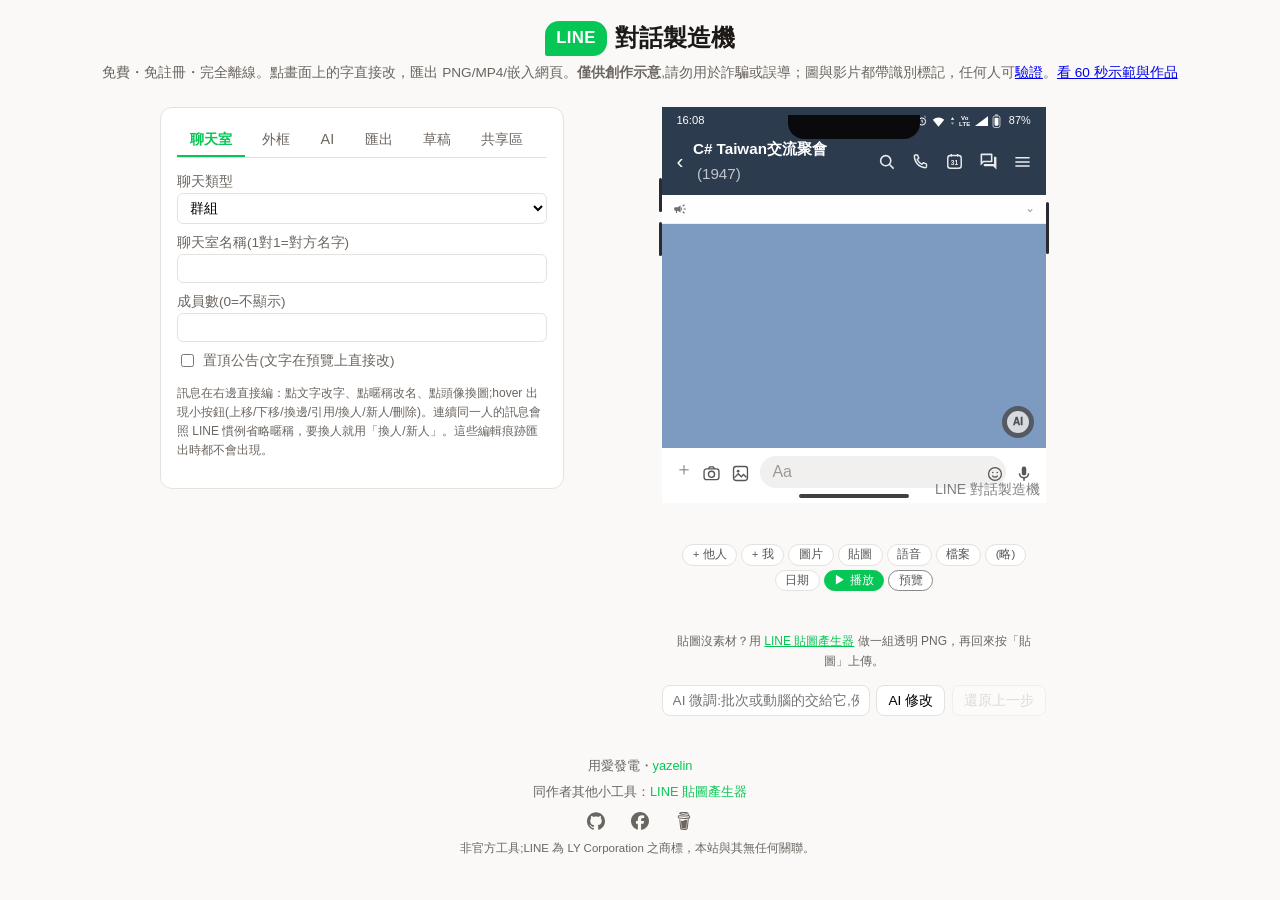
==== commit cc87b63a: "對外文案的半形標點改全形（49 處） index.html 34 處、demo.html 15 處，都是 UI 文案與行銷文字。做法是只換 linter 指到的那個字元，所以 14:00 這種時間、網" ====
--- a/index.html
+++ b/index.html
@@ -26,7 +26,7 @@
 <header class="topbar">
   <div class="ai-quota" id="ai-quota" hidden>今日 AI 剩 — / —</div>
   <h1><span class="bubble-badge">LINE</span>對話製造機</h1>
-  <p class="tag">免費・免註冊・完全離線。點畫面上的字直接改,匯出 PNG/MP4/嵌入網頁。<strong>僅供創作示意</strong>,請勿用於詐騙或誤導;圖與影片都帶識別標記,任何人可<a href="verify.html">驗證</a>。<a href="demo.html">看 60 秒示範與作品</a></p>
+  <p class="tag">免費・免註冊・完全離線。點畫面上的字直接改，匯出 PNG/MP4/嵌入網頁。<strong>僅供創作示意</strong>,請勿用於詐騙或誤導；圖與影片都帶識別標記，任何人可<a href="verify.html">驗證</a>。<a href="demo.html">看 60 秒示範與作品</a></p>
 </header>
 
 <main class="layout">
@@ -45,7 +45,7 @@
     <label>聊天室名稱(1對1=對方名字) <input id="set-title" type="text"></label>
     <label>成員數(0=不顯示) <input id="set-members" type="number" min="0"></label>
     <label class="row"><input id="set-announce" type="checkbox"> 置頂公告(文字在預覽上直接改)</label>
-    <p class="hint">訊息在右邊直接編:點文字改字、點暱稱改名、點頭像換圖;hover 出現小按鈕(上移/下移/換邊/引用/換人/新人/刪除)。連續同一人的訊息會照 LINE 慣例省略暱稱,要換人就用「換人/新人」。這些編輯痕跡匯出時都不會出現。</p>
+    <p class="hint">訊息在右邊直接編：點文字改字、點暱稱改名、點頭像換圖;hover 出現小按鈕(上移/下移/換邊/引用/換人/新人/刪除)。連續同一人的訊息會照 LINE 慣例省略暱稱，要換人就用「換人/新人」。這些編輯痕跡匯出時都不會出現。</p>
     </section>
 
     <section class="pane" id="pane-frameset">
@@ -83,7 +83,7 @@
     <h2>畫面</h2>
     <label>畫面高度 <select id="set-height"><option value="auto">依訊息內容</option><option value="fixed">固定高度</option></select></label>
     <label id="lbl-heightpx">固定高度(px) <input id="set-heightpx" type="number" min="300" step="10"></label>
-    <label>字體(整支手機同步,像 Android 換系統字體) <select id="set-font">
+    <label>字體(整支手機同步，像 Android 換系統字體) <select id="set-font">
       <option value="">系統預設(黑體)</option>
       <option value="'Yuanti TC','幼圓','YouYuan','jf open 粉圓','Huninn',sans-serif">圓體(裝置有才生效)</option>
       <option value="'Kaiti TC','BiauKai','DFKai-SB','KaiTi','TW-Kai',serif">楷書</option>
@@ -105,7 +105,7 @@
       <label>API Base <input id="ai-base" type="text" spellcheck="false"></label>
       <label>Model <input id="ai-model" type="text" spellcheck="false"></label>
       <label>API Key <input id="ai-key" type="password" autocomplete="off"></label>
-      <label>迴圈上限(單次「開始製作」的輪數天花板,每按一次重新起算;約 3 輪填 8 則,預設 30 夠做 80 則。愈高愈能自行推進,也愈耗額度) <input id="ai-loops" type="number" min="3" max="60"></label>
+      <label>迴圈上限(單次「開始製作」的輪數天花板，每按一次重新起算；約 3 輪填 8 則，預設 30 夠做 80 則。愈高愈能自行推進，也愈耗額度) <input id="ai-loops" type="number" min="3" max="60"></label>
       <h2>編劇/評審模型(選填)</h2>
       <label>Provider <select id="ai-w-provider"></select></label>
       <div id="ai-w-fields" hidden>
@@ -113,7 +113,7 @@
         <label>Model <input id="ai-w-model" type="text" spellcheck="false"></label>
         <label>API Key <input id="ai-w-key" type="password" autocomplete="off"></label>
       </div>
-      <p class="hint">寫劇本重創意、執行重穩定,可用不同模型:例如編劇用 Gemini,執行留 Groq gpt-oss-120b。留「同執行設定」=不分。</p>
+      <p class="hint">寫劇本重創意、執行重穩定，可用不同模型：例如編劇用 Gemini,執行留 Groq gpt-oss-120b。留「同執行設定」=不分。</p>
       <h2>圖像生成(AI 補圖/重生用)</h2>
       <label>來源 <select id="ai-img-provider">
         <option value="free">站長贊助(每日限量)</option>
@@ -127,33 +127,37 @@
         <label><span id="ai-img-key-label">API Key</span> <input id="ai-img-key" type="password" autocomplete="off"></label>
         <p class="hint" id="ai-img-hint"></p>
       </div>
-      <p class="hint">AI 直接改目前草稿,改完可一鍵還原。設定與 Key 只存這台裝置(localStorage),不會進草稿、分享連結或任何伺服器;對話腳本會傳給你選的 AI 服務。Ollama 需啟動時設 OLLAMA_ORIGINS 允許本站。僅供創作示意,請勿用於詐騙或誤導。</p>
+      <p class="hint">AI 直接改目前草稿，改完可一鍵還原。設定與 Key 只存這台裝置(localStorage),不會進草稿、分享連結或任何伺服器；對話腳本會傳給你選的 AI 服務。Ollama 需啟動時設 OLLAMA_ORIGINS 允許本站。僅供創作示意，請勿用於詐騙或誤導。</p>
     </details>
     <div class="addbar">
       <button id="ai-new-draft" title="開一份空白草稿再讓 AI 發揮,不動目前創作">新草稿</button>
     </div>
-    <h2>第 1 段:發想劇本</h2>
+    <h2>第 1 段：發想劇本</h2>
     <label>劇情主題(想做一段什麼樣的對話?Ctrl+Enter 直接強化)
       <textarea id="ai-prompt" rows="3" placeholder="例:媽媽提醒兒子帶傘、兒子已讀不回,傍晚淋雨才示弱"></textarea>
     </label>
-    <p class="hint">沒想法?點一顆主題當起點,再改成你的:</p>
+    <p class="hint">沒想法？點一顆主題當起點，再改成你的：</p>
     <div class="addbar" id="ai-ideas"></div>
     <div class="addbar">
       <button id="ai-enhance" class="primary">劇本強化</button>
       <button id="ai-copy-prompt" title="不吃每日額度:複製這份劇本 prompt,自己貼到 ChatGPT／Gemini／Claude 產生,再把結果貼回下方劇本欄">複製 prompt(免費)</button>
     </div>
-    <label>劇本(按「劇本強化」讓 AI 寫或改;你也可以直接編輯、反覆強化,和 AI 一起把劇本寫好)
+    <label>劇本(按「劇本強化」讓 AI 寫或改；你也可以直接編輯、反覆強化，和 AI 一起把劇本寫好)
       <textarea id="ai-screenplay-text" rows="8" placeholder="按「劇本強化」由 AI 起稿,或自己先寫幾行…"></textarea>
       <p class="hint" id="ai-screenplay-count"></p>
     </label>
-    <h2>第 2 段:實作</h2>
+    <h2>第 2 段：實作</h2>
     <div class="addbar">
       <button id="ai-run" class="primary">開始製作 LINE 對話</button>
       <button id="ai-images" title="把腳本裡還沒有圖的貼圖/照片/頭像,一次生成回填(每日限量)">AI 補圖</button>
       <button id="ai-recover" hidden title="上次補圖逾時、但後端可能已生成好;按這裡把結果切回並回填">取回上次補圖</button>
+      <button id="ai-grid-prompt" hidden title="複製整張格盤的繪圖提示,拿去你自己的 ChatGPT／Gemini 生成(生圖額度用完時的接力做法)">複製格盤提示</button>
+      <button id="ai-grid-upload" hidden title="上傳你在外部生好的格盤圖,程式會照原本的切法切回各格並自動去背">上傳格盤圖</button>
+      <input id="file-grid" type="file" accept="image/*" hidden>
+      <button id="ai-grid-dl" hidden title="補圖時 AI 一次生成的整張格盤圖;切回畫面的是各格切片,這裡下載的是原始那一張">下載原始格盤圖</button>
       <button id="ai-stop" hidden>停止</button>
     </div>
-    <p class="hint">依上面的劇本製作;劇本欄留空則直接照主題發揮。做完按「AI 補圖」一次生成所有貼圖/照片/頭像(可還原、單張可重生);想小改用預覽下方的「AI 微調」列。</p>
+    <p class="hint">依上面的劇本製作；劇本欄留空則直接照主題發揮。做完按「AI 補圖」一次生成所有貼圖/照片/頭像(可還原、單張可重生);想小改用預覽下方的「AI 微調」列。</p>
     <p class="hint" id="ai-status"></p>
     <div id="ai-log" class="ai-log"></div>
     </section>
@@ -161,7 +165,7 @@
     <section class="pane" id="pane-exportset">
     <label class="row"><input id="set-watermark" type="checkbox"> 匯出加浮水印</label>
     <label>浮水印文字 <input id="set-wmtext" type="text" placeholder="LINE 對話製造機"></label>
-    <label class="row"><input id="set-embplay" type="checkbox"> 嵌入時自動播放(捲到看見就播,捲回來會重播)</label>
+    <label class="row"><input id="set-embplay" type="checkbox"> 嵌入時自動播放(捲到看見就播，捲回來會重播)</label>
     <div class="addbar">
       <button id="export-png" class="primary">匯出 PNG</button>
       <button id="export-mp4" title="把播放動畫(含結尾草稿打字)離線編碼成 MP4 影片;需 Chrome/Edge">匯出 MP4</button>
@@ -171,12 +175,12 @@
       <button id="import-json">匯入腳本 JSON</button>
       <button id="reset">清空重來</button>
     </div>
-    <p class="hint">做好了想分享?把匯出的 MP4 或 PNG 拖進<a href="https://github.com/yazelin/line-chat-maker/discussions/categories/show-and-tell" target="_blank" rel="noopener">作品分享討論區</a>,再貼上「複製分享連結」的網址,大家就看得到你的作品、點連結還能接著改。</p>
-    <p class="hint">PNG=圖片;「嵌入」複製一段 HTML 貼進任何網頁;「分享連結」複製一個網址,對方打開就看到這段對話(可貼 FB/LINE)。腳本 JSON 讓你存檔、分享,也讓 AI 直接生成整段對話(見 repo 的 skills/)。僅供創作示意,請勿用於詐騙或誤導;匯出的圖一律嵌入隱形識別標記,任何人可到<a href="verify.html" target="_blank">驗證頁</a>確認一張圖是否由本工具產生。</p>
+    <p class="hint">做好了想分享？把匯出的 MP4 或 PNG 拖進<a href="https://github.com/yazelin/line-chat-maker/discussions/categories/show-and-tell" target="_blank" rel="noopener">作品分享討論區</a>,再貼上「複製分享連結」的網址，大家就看得到你的作品、點連結還能接著改。</p>
+    <p class="hint">PNG=圖片;「嵌入」複製一段 HTML 貼進任何網頁;「分享連結」複製一個網址，對方打開就看到這段對話(可貼 FB/LINE)。腳本 JSON 讓你存檔、分享，也讓 AI 直接生成整段對話(見 repo 的 skills/)。僅供創作示意，請勿用於詐騙或誤導；匯出的圖一律嵌入隱形識別標記，任何人可到<a href="verify.html" target="_blank">驗證頁</a>確認一張圖是否由本工具產生。</p>
     </section>
 
     <section class="pane" id="pane-drafts">
-    <p class="hint">每份創作都自動即時保存在這台裝置;開別人的分享連結或匯入 JSON 會開成新草稿,不會覆蓋。跨裝置或長期備份請用「匯出腳本 JSON」。</p>
+    <p class="hint">每份創作都自動即時保存在這台裝置；開別人的分享連結或匯入 JSON 會開成新草稿，不會覆蓋。跨裝置或長期備份請用「匯出腳本 JSON」。</p>
     <div class="addbar"><button id="draft-new" type="button">新增空白草稿</button><button id="load-presets" type="button" title="把內建的示範草稿補進來(已有的略過,不動你現有草稿)">載入內建範例</button></div>
     <div id="draft-list"></div>
     </section>
@@ -264,7 +268,7 @@
       <svg viewBox="0 0 24 24" width="18" height="18" fill="currentColor" aria-hidden="true"><path d="M20.216 6.415l-.132-.666c-.119-.598-.388-1.163-1.001-1.379-.197-.069-.42-.098-.57-.241-.152-.143-.196-.366-.231-.572-.065-.378-.125-.756-.192-1.133-.057-.325-.102-.69-.25-.987-.195-.4-.597-.634-.996-.788a5.723 5.723 0 00-.626-.194c-1-.263-2.05-.36-3.077-.416a25.834 25.834 0 00-3.7.062c-.915.083-1.88.184-2.75.5-.318.116-.646.256-.888.501-.297.302-.393.77-.177 1.146.154.267.415.456.692.58.36.162.737.284 1.123.366 1.075.238 2.189.331 3.287.37 1.218.05 2.437.01 3.65-.118.299-.033.598-.073.896-.119.352-.054.578-.513.474-.834-.124-.383-.457-.531-.834-.473-.466.074-.96.108-1.382.146-1.177.08-2.358.082-3.536.006a22.228 22.228 0 01-1.157-.107c-.086-.01-.18-.025-.258-.036-.243-.036-.484-.08-.724-.13-.111-.027-.111-.185 0-.212h.005c.277-.06.557-.108.838-.147h.002c.131-.009.263-.032.394-.048a25.076 25.076 0 013.426-.12c.674.019 1.347.067 2.017.144l.228.031c.267.04.533.088.798.145.392.085.895.113 1.07.542.055.137.08.288.111.431l.319 1.484a.237.237 0 01-.199.284h-.003c-.037.006-.075.01-.112.015a36.704 36.704 0 01-4.743.295 37.059 37.059 0 01-4.699-.304c-.14-.017-.293-.042-.417-.06-.326-.048-.649-.108-.973-.161-.393-.065-.768-.032-1.123.161-.29.16-.527.404-.675.701-.154.316-.199.66-.267 1-.069.34-.176.707-.135 1.056.087.753.613 1.365 1.37 1.502a39.69 39.69 0 0011.343.376.483.483 0 01.535.53l-.071.697-1.018 9.907c-.041.41-.047.832-.125 1.237-.122.637-.553 1.028-1.182 1.171-.577.131-1.165.2-1.756.205-.656.004-1.31-.025-1.966-.022-.699.004-1.556-.06-2.095-.58-.475-.458-.54-1.174-.605-1.793l-.731-7.013-.322-3.094c-.037-.351-.286-.695-.678-.678-.336.015-.718.3-.678.679l.228 2.185.949 9.112c.147 1.344 1.174 2.068 2.446 2.272.742.12 1.503.144 2.257.156.966.016 1.942.053 2.892-.122 1.408-.258 2.465-1.198 2.616-2.657.34-3.332.683-6.663 1.024-9.995l.215-2.087a.484.484 0 01.39-.426c.402-.078.787-.212 1.074-.518.455-.488.546-1.124.385-1.766zm-1.478.772c-.145.137-.363.201-.578.233-2.416.359-4.866.54-7.308.46-1.748-.06-3.477-.254-5.207-.498-.17-.024-.353-.055-.47-.18-.22-.236-.111-.71-.054-.995.052-.26.152-.609.463-.646.484-.057 1.046.148 1.526.22.577.088 1.156.159 1.737.212 2.48.226 5.002.19 7.472-.14.45-.06.899-.13 1.345-.21.399-.072.84-.206 1.08.206.166.281.188.657.162.974a.544.544 0 01-.169.364zm-6.159 3.9c-.862.37-1.84.788-3.109.788a5.884 5.884 0 01-1.569-.217l.877 9.004c.065.78.717 1.38 1.5 1.38 0 0 1.243.065 1.658.065.447 0 1.786-.065 1.786-.065.783 0 1.434-.6 1.499-1.38l.94-9.95a3.996 3.996 0 00-1.322-.238c-.826 0-1.491.284-2.26.613z"/></svg>
     </a>
   </nav>
-  <span class="legal">非官方工具;LINE 為 LY Corporation 之商標,本站與其無任何關聯。<span id="app-ver" class="ver"></span></span>
+  <span class="legal">非官方工具;LINE 為 LY Corporation 之商標，本站與其無任何關聯。<span id="app-ver" class="ver"></span></span>
 </footer>
 
 <input type="file" id="file-avatar" accept="image/*" hidden>
@@ -275,14 +279,18 @@
 <script src="pure.js"></script>
 <script src="app.js"></script>
 <script src="ai.js"></script>
-<!-- yz-promo-footer v9 | 三件套+BMC 注意力效果 | https://github.com/yazelin/promo-footer-skill -->
+<!-- yz-promo-footer v11 | 三件套+BMC 注意力效果 | https://github.com/yazelin/promo-footer-skill -->
 <script>
 (function(){"use strict";
 if(window.__yzPromoInit)return;window.__yzPromoInit=1;
+/* 開啟計數。只送站名,後端只記「哪天、哪站、幾次」,不存 IP、不設 cookie、不給識別碼。
+   有一半的作品是純靜態沒後端,以前根本不知道有沒有人在用。這行要放在下面那個
+   prefers-reduced-motion 的 return 之前,不然關動畫的人就不會被算到。 */
+try{if(location.hostname==="yazelin.github.io"&&navigator.sendBeacon)navigator.sendBeacon("https://k-rider-api.yazelinj303.workers.dev/hit?s=line-chat-maker")}catch(e){}
 try{if(window.matchMedia&&matchMedia("(prefers-reduced-motion: reduce)").matches)return}catch(e){}
 var REPO="line-chat-maker",INJECT=false,ADDBLOG=true;
 var GH=REPO?"https://github.com/yazelin/"+REPO:"https://github.com/yazelin";
-var LINES=["嘿，這裡這裡，我是咖啡按鈕","我是一顆很努力的按鈕，求被點一下","噓，亞澤不知道我在偷偷拉贊助","你看我跳得這麼賣力，不請一杯嗎？","不請也沒關係，你來玩我就很開心","免費給你玩的，想寵亞澤再說","一杯咖啡，是下一個作品的燃料","你的咖啡會變成下一個作品，真的","咖啡因進入亞澤體內，程式碼就會長出來","亞澤說，有人請咖啡他會開心一整天","只是一杯咖啡，但亞澤會記得你","用愛發電中，咖啡因可提升發電效率","覺得好玩嗎？抖內一下下","這個網站沒有廣告，只有我這顆按鈕","免費 AI 是真的在刷亞澤的信用卡，喝杯咖啡幫他回血"];
+var LINES=["嘿，這裡這裡，我是咖啡按鈕","我是一顆很努力的按鈕，求被點一下","噓，亞澤不知道我在偷偷拉贊助","你看我跳得這麼賣力，不請一杯嗎？","不請也沒關係，你來玩我就很開心","免費給你玩的，想寵亞澤再說","一杯咖啡，是下一個作品的燃料","你的咖啡會變成下一個作品，真的","咖啡因進入亞澤體內，程式碼就會自己寫完","亞澤說，有人請咖啡他會開心一整天","只是一杯咖啡，但亞澤會記得你","用愛發電中，咖啡因可提升發電效率","覺得好玩嗎？抖內一下下","這個網站沒有廣告，只有我這顆按鈕","免費 AI 是真的在刷亞澤的信用卡，喝杯咖啡幫他回血"];
 var ICONS={blog:'<svg viewBox="0 0 24 24" width="18" height="18" fill="currentColor" aria-hidden="true"><path d="M12 2C6.48 2 2 6.48 2 12s4.48 10 10 10 10-4.48 10-10S17.52 2 12 2zm-1 17.93c-3.95-.49-7-3.85-7-7.93 0-.62.08-1.21.21-1.79L9 15v1c0 1.1.9 2 2 2v1.93zm6.9-2.54c-.26-.81-1-1.39-1.9-1.39h-1v-3c0-.55-.45-1-1-1H8v-2h2c.55 0 1-.45 1-1V7h2c1.1 0 2-.9 2-2v-.41c2.93 1.19 5 4.06 5 7.41 0 2.08-.8 3.97-2.1 5.39z"/></svg>',gh:'<svg viewBox="0 0 24 24" width="18" height="18" fill="currentColor" aria-hidden="true"><path d="M12 .297c-6.63 0-12 5.373-12 12 0 5.303 3.438 9.8 8.205 11.385.6.113.82-.258.82-.577 0-.285-.01-1.04-.015-2.04-3.338.724-4.042-1.61-4.042-1.61C4.422 18.07 3.633 17.7 3.633 17.7c-1.087-.744.084-.729.084-.729 1.205.084 1.838 1.236 1.838 1.236 1.07 1.835 2.809 1.305 3.495.998.108-.776.417-1.305.76-1.605-2.665-.3-5.466-1.332-5.466-5.93 0-1.31.465-2.38 1.235-3.22-.135-.303-.54-1.523.105-3.176 0 0 1.005-.322 3.3 1.23.96-.267 1.98-.399 3-.405 1.02.006 2.04.138 3 .405 2.28-1.552 3.285-1.23 3.285-1.23.645 1.653.24 2.873.12 3.176.765.84 1.23 1.91 1.23 3.22 0 4.61-2.805 5.625-5.475 5.92.42.36.81 1.096.81 2.22 0 1.606-.015 2.896-.015 3.286 0 .315.21.69.825.57C20.565 22.092 24 17.592 24 12.297c0-6.627-5.373-12-12-12"/></svg>',fb:'<svg viewBox="0 0 24 24" width="18" height="18" fill="currentColor" aria-hidden="true"><path d="M9.101 23.691v-7.98H6.627v-3.667h2.474v-1.58c0-4.085 1.848-5.978 5.858-5.978.401 0 .955.042 1.468.103a8.68 8.68 0 0 1 1.141.195v3.325a8.623 8.623 0 0 0-.653-.036 26.805 26.805 0 0 0-.733-.009c-.707 0-1.259.096-1.675.309a1.686 1.686 0 0 0-.679.622c-.258.42-.374.995-.374 1.752v1.297h3.919l-.386 2.103-.287 1.564h-3.246v8.245C19.396 23.238 24 18.179 24 12.044c0-6.627-5.373-12-12-12s-12 5.373-12 12c0 5.628 3.874 10.35 9.101 11.647Z"/></svg>',bmc:'<svg viewBox="0 0 24 24" width="18" height="18" fill="currentColor" aria-hidden="true"><path d="M20.216 6.415l-.132-.666c-.119-.598-.388-1.163-1.001-1.379-.197-.069-.42-.098-.57-.241-.152-.143-.196-.366-.231-.572-.065-.378-.125-.756-.192-1.133-.057-.325-.102-.69-.25-.987-.195-.4-.597-.634-.996-.788a5.723 5.723 0 00-.626-.194c-1-.263-2.05-.36-3.077-.416a25.834 25.834 0 00-3.7.062c-.915.083-1.88.184-2.75.5-.318.116-.646.256-.888.501-.297.302-.393.77-.177 1.146.154.267.415.456.692.58.36.162.737.284 1.123.366 1.075.238 2.189.331 3.287.37 1.218.05 2.437.01 3.65-.118.299-.033.598-.073.896-.119.352-.054.578-.513.474-.834-.124-.383-.457-.531-.834-.473-.466.074-.96.108-1.382.146-1.177.08-2.358.082-3.536.006a22.228 22.228 0 01-1.157-.107c-.086-.01-.18-.025-.258-.036-.243-.036-.484-.08-.724-.13-.111-.027-.111-.185 0-.212h.005c.277-.06.557-.108.838-.147h.002c.131-.009.263-.032.394-.048a25.076 25.076 0 013.426-.12c.674.019 1.347.067 2.017.144l.228.031c.267.04.533.088.798.145.392.085.895.113 1.07.542.055.137.08.288.111.431l.319 1.484a.237.237 0 01-.199.284h-.003c-.037.006-.075.01-.112.015a36.704 36.704 0 01-4.743.295 37.059 37.059 0 01-4.699-.304c-.14-.017-.293-.042-.417-.06-.326-.048-.649-.108-.973-.161-.393-.065-.768-.032-1.123.161-.29.16-.527.404-.675.701-.154.316-.199.66-.267 1-.069.34-.176.707-.135 1.056.087.753.613 1.365 1.37 1.502a39.69 39.69 0 0011.343.376.483.483 0 01.535.53l-.071.697-1.018 9.907c-.041.41-.047.832-.125 1.237-.122.637-.553 1.028-1.182 1.171-.577.131-1.165.2-1.756.205-.656.004-1.31-.025-1.966-.022-.699.004-1.556-.06-2.095-.58-.475-.458-.54-1.174-.605-1.793l-.731-7.013-.322-3.094c-.037-.351-.286-.695-.678-.678-.336.015-.718.3-.678.679l.228 2.185.949 9.112c.147 1.344 1.174 2.068 2.446 2.272.742.12 1.503.144 2.257.156.966.016 1.942.053 2.892-.122 1.408-.258 2.465-1.198 2.616-2.657.34-3.332.683-6.663 1.024-9.995l.215-2.087a.484.484 0 01.39-.426c.402-.078.787-.212 1.074-.518.455-.488.546-1.124.385-1.766zm-1.478.772c-.145.137-.363.201-.578.233-2.416.359-4.866.54-7.308.46-1.748-.06-3.477-.254-5.207-.498-.17-.024-.353-.055-.47-.18-.22-.236-.111-.71-.054-.995.052-.26.152-.609.463-.646.484-.057 1.046.148 1.526.22.577.088 1.156.159 1.737.212 2.48.226 5.002.19 7.472-.14.45-.06.899-.13 1.345-.21.399-.072.84-.206 1.08.206.166.281.188.657.162.974a.544.544 0 01-.169.364zm-6.159 3.9c-.862.37-1.84.788-3.109.788a5.884 5.884 0 01-1.569-.217l.877 9.004c.065.78.717 1.38 1.5 1.38 0 0 1.243.065 1.658.065.447 0 1.786-.065 1.786-.065.783 0 1.434-.6 1.499-1.38l.94-9.95a3.996 3.996 0 00-1.322-.238c-.826 0-1.491.284-2.26.613z"/></svg>'};
 var CSS="@keyframes yzIdle{0%,55%,100%{transform:translateY(0)}62%{transform:translateY(-4px)}70%{transform:translateY(0)}78%{transform:translateY(-2px)}84%{transform:translateY(0)}}"+
 ".yz-idle{animation:yzIdle 2.6s ease-in-out infinite}"+
--- a/style.css
+++ b/style.css
@@ -490,3 +490,22 @@
 .wall-stage { transform-origin: top center; }
 body.wall-display { display: flex; flex-direction: column; align-items: center; justify-content: center; gap: 0.8rem; min-height: 100vh; margin: 0; background: #f4f2ee; }
 .wall-cap { font-size: 1.05rem; color: var(--fg); }
+
+/* 畫廊模式:一次看得到三份,連續平移(?wall=gallery) */
+body.wall-gallery > *:not(.wall-rail):not(.wall-cap) { display: none !important; }
+body.wall-gallery { margin: 0; background: #f4f2ee; height: 100vh; overflow: hidden; display: flex; align-items: center; }
+.wall-rail { display: flex; align-items: flex-start; gap: 56px; padding: 0 56px; will-change: transform; }
+/* 輪播進出場的那兩張一定會被畫面邊緣切開,加漸層讓它變成淡出而不是被切一刀。
+   用蓋一層底色的漸層而不是 mask:mask 會透出嵌它的那一頁的底色(簡報 iframe 是白的),
+   跟畫廊自己的米色對不起來。 */
+body.wall-gallery::before, body.wall-gallery::after {
+  content: ''; position: fixed; top: 0; bottom: 0; width: 7%; z-index: 2; pointer-events: none;
+}
+body.wall-gallery::before { left: 0; background: linear-gradient(90deg, #f4f2ee, rgba(244, 242, 238, 0)); }
+body.wall-gallery::after { right: 0; background: linear-gradient(270deg, #f4f2ee, rgba(244, 242, 238, 0)); }
+.wall-card { flex: 0 0 auto; display: flex; flex-direction: column; align-items: center; gap: 0.5rem; }
+.wall-card .wall-cap { font-size: 0.9rem; max-width: 100%; text-align: center; overflow-wrap: anywhere; }
+/* 手機用 transform 縮小,外框要自己吃掉縮小後的尺寸,不然卡片之間會空一大塊。
+   不能加 overflow:hidden,外框剛好等於手機的縮放後尺寸,手機的 box-shadow 畫在框外面,
+   一裁就變成四邊被切平的方框。陰影本來就該落在間距裡。 */
+.wall-shot > * { transform-origin: top left; }
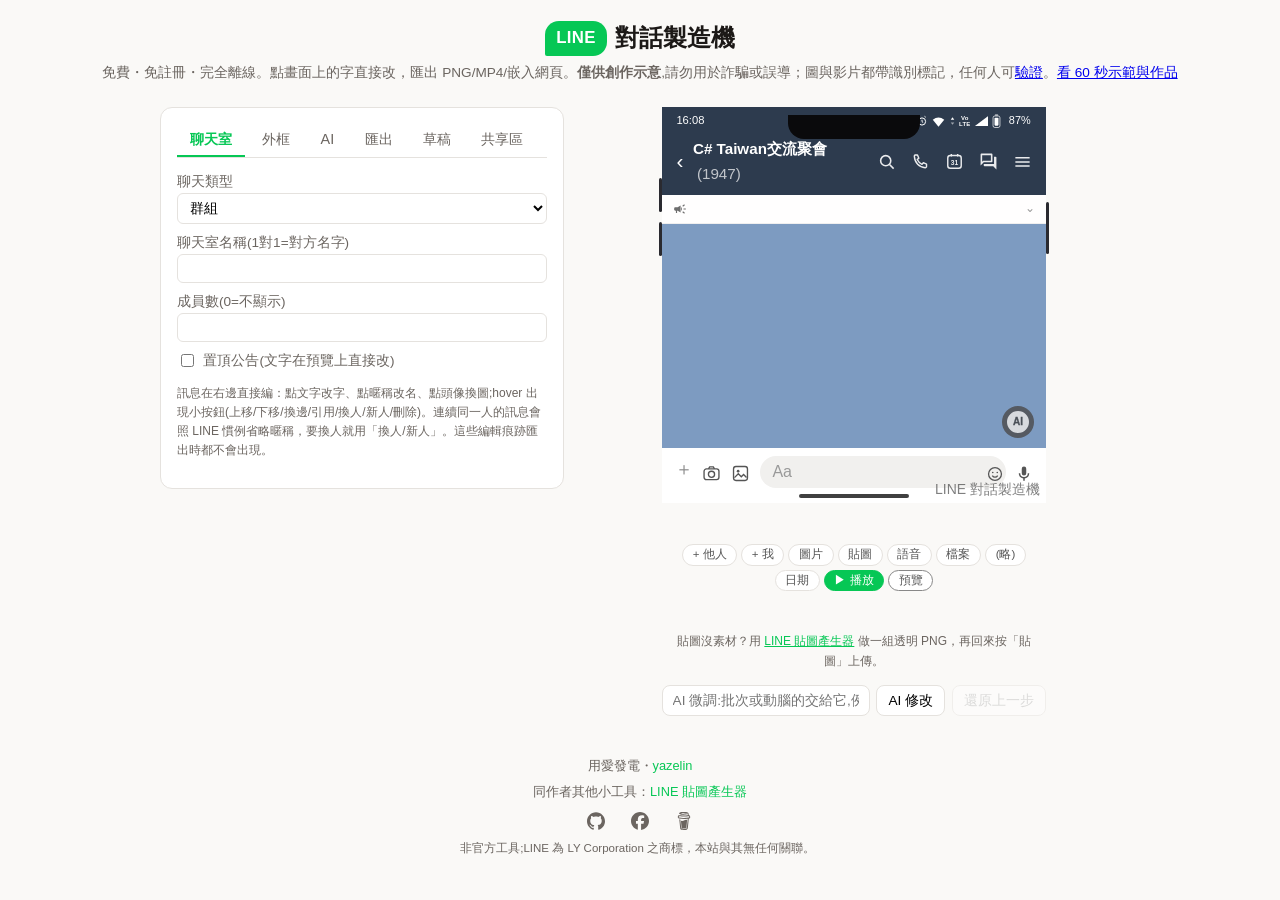
==== commit 1e8a506f: "補齊 PWA/SEO:screenshots、id、robots/sitemap、SW ignoreVary + Range 206 (#78) - manifest 加 id、narrow/wide" ====
--- a/index.html
+++ b/index.html
@@ -20,6 +20,7 @@
 <link rel="manifest" href="manifest.webmanifest">
 <link rel="icon" href="icons/icon-192.png">
 <meta name="theme-color" content="#06c755">
+<meta name="mobile-web-app-capable" content="yes">
 <link rel="stylesheet" href="style.css">
 </head>
 <body>
